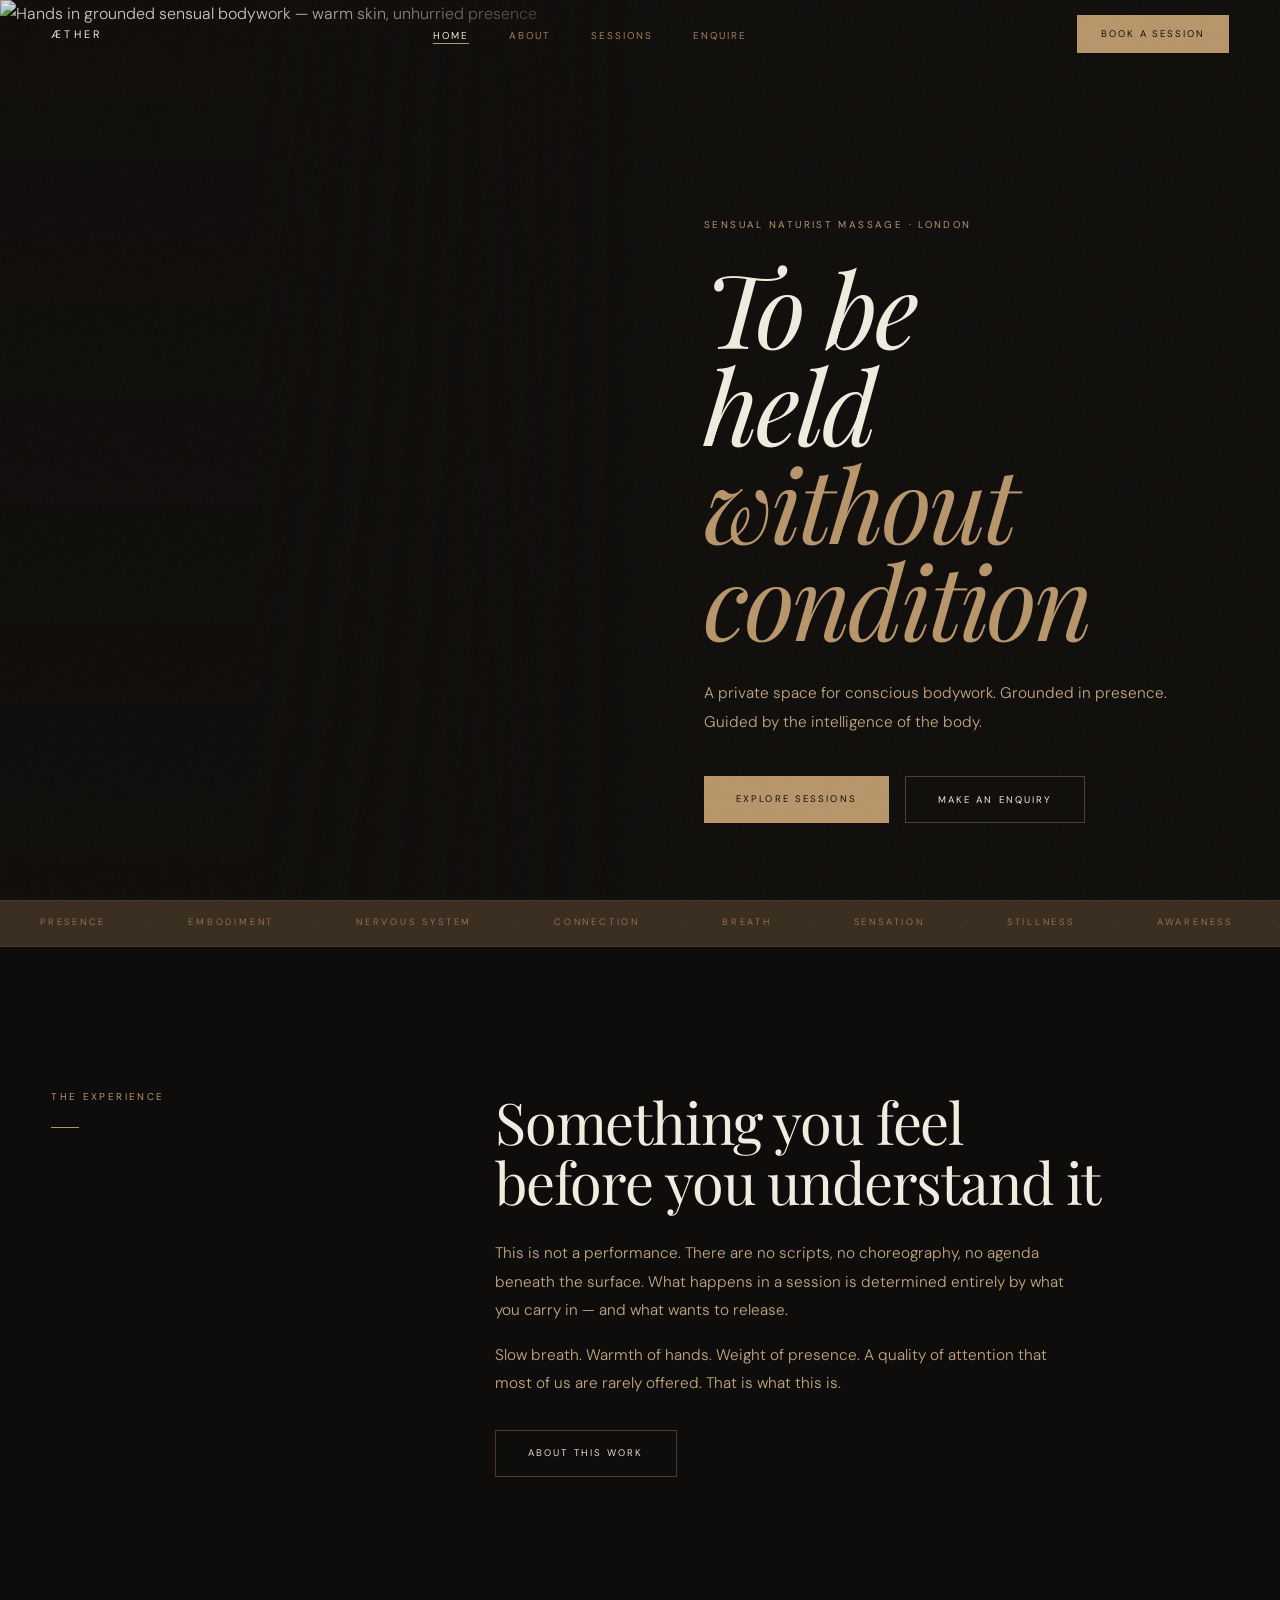
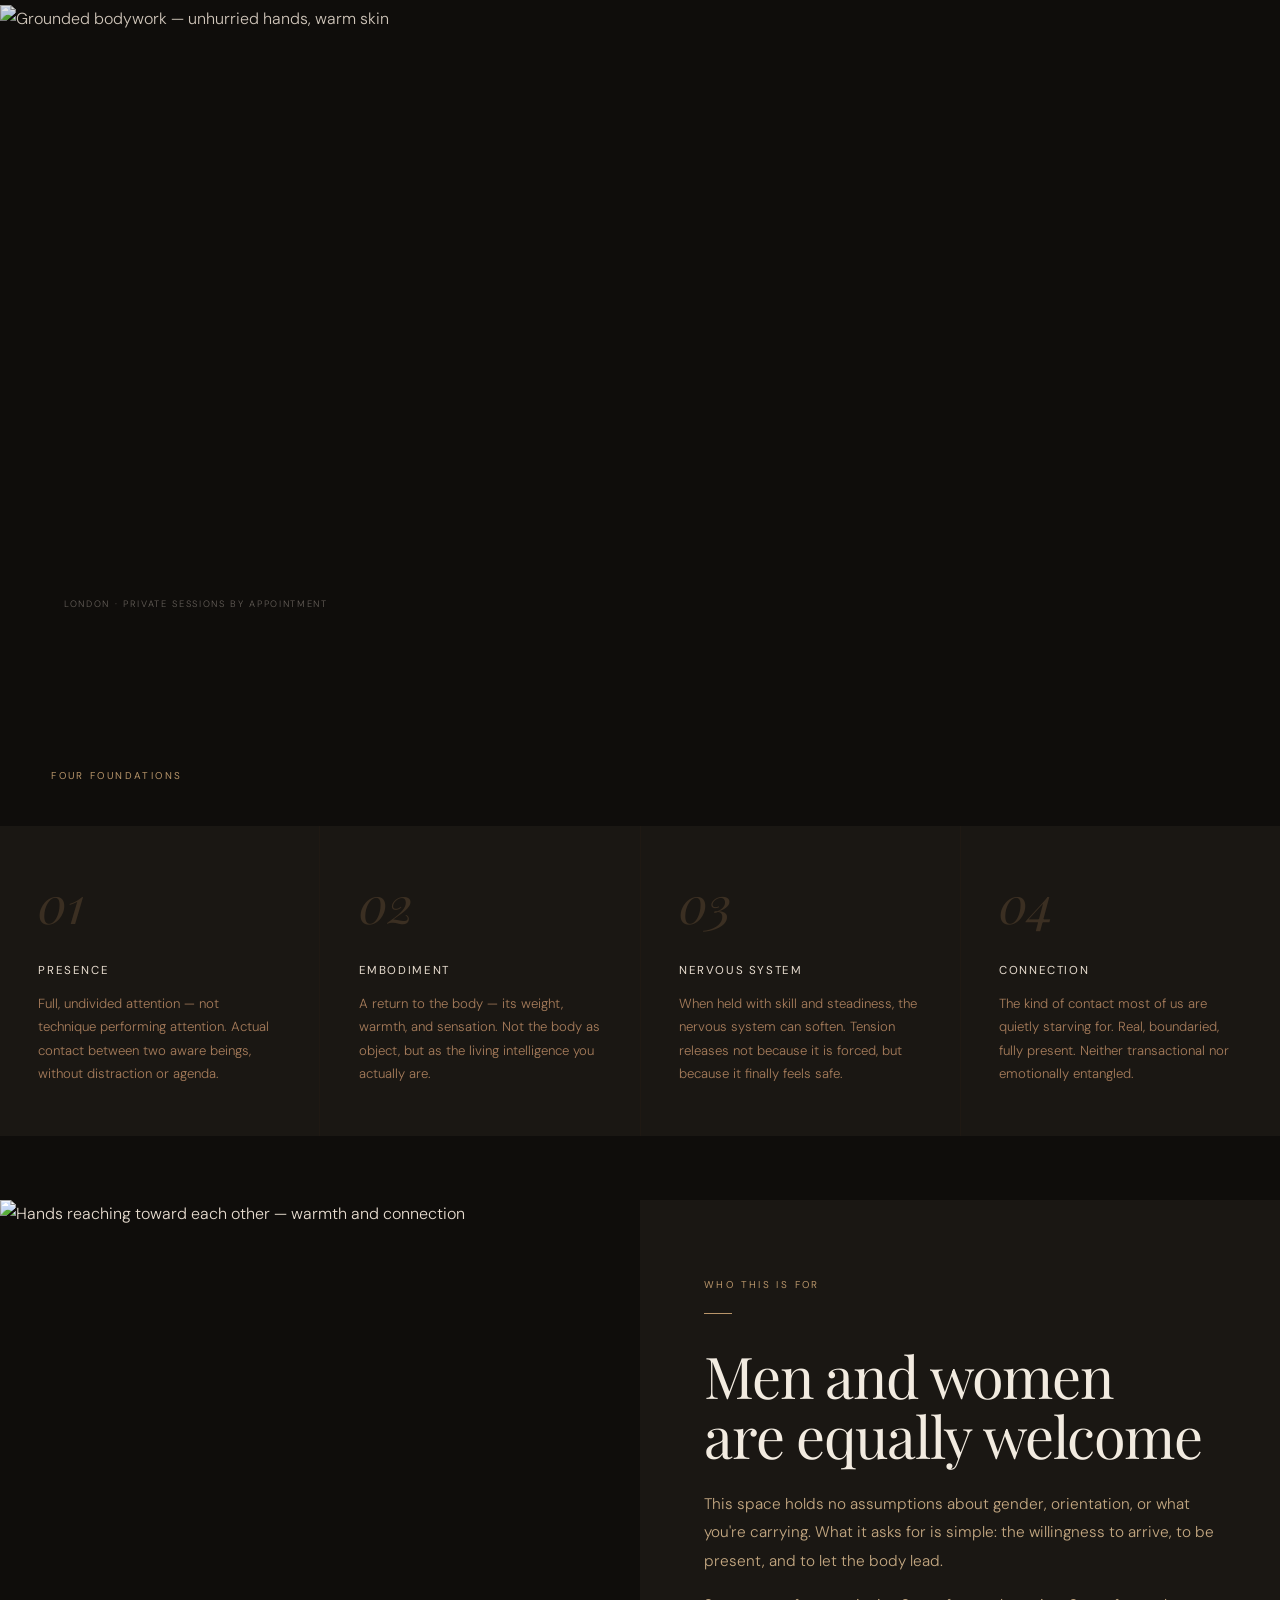
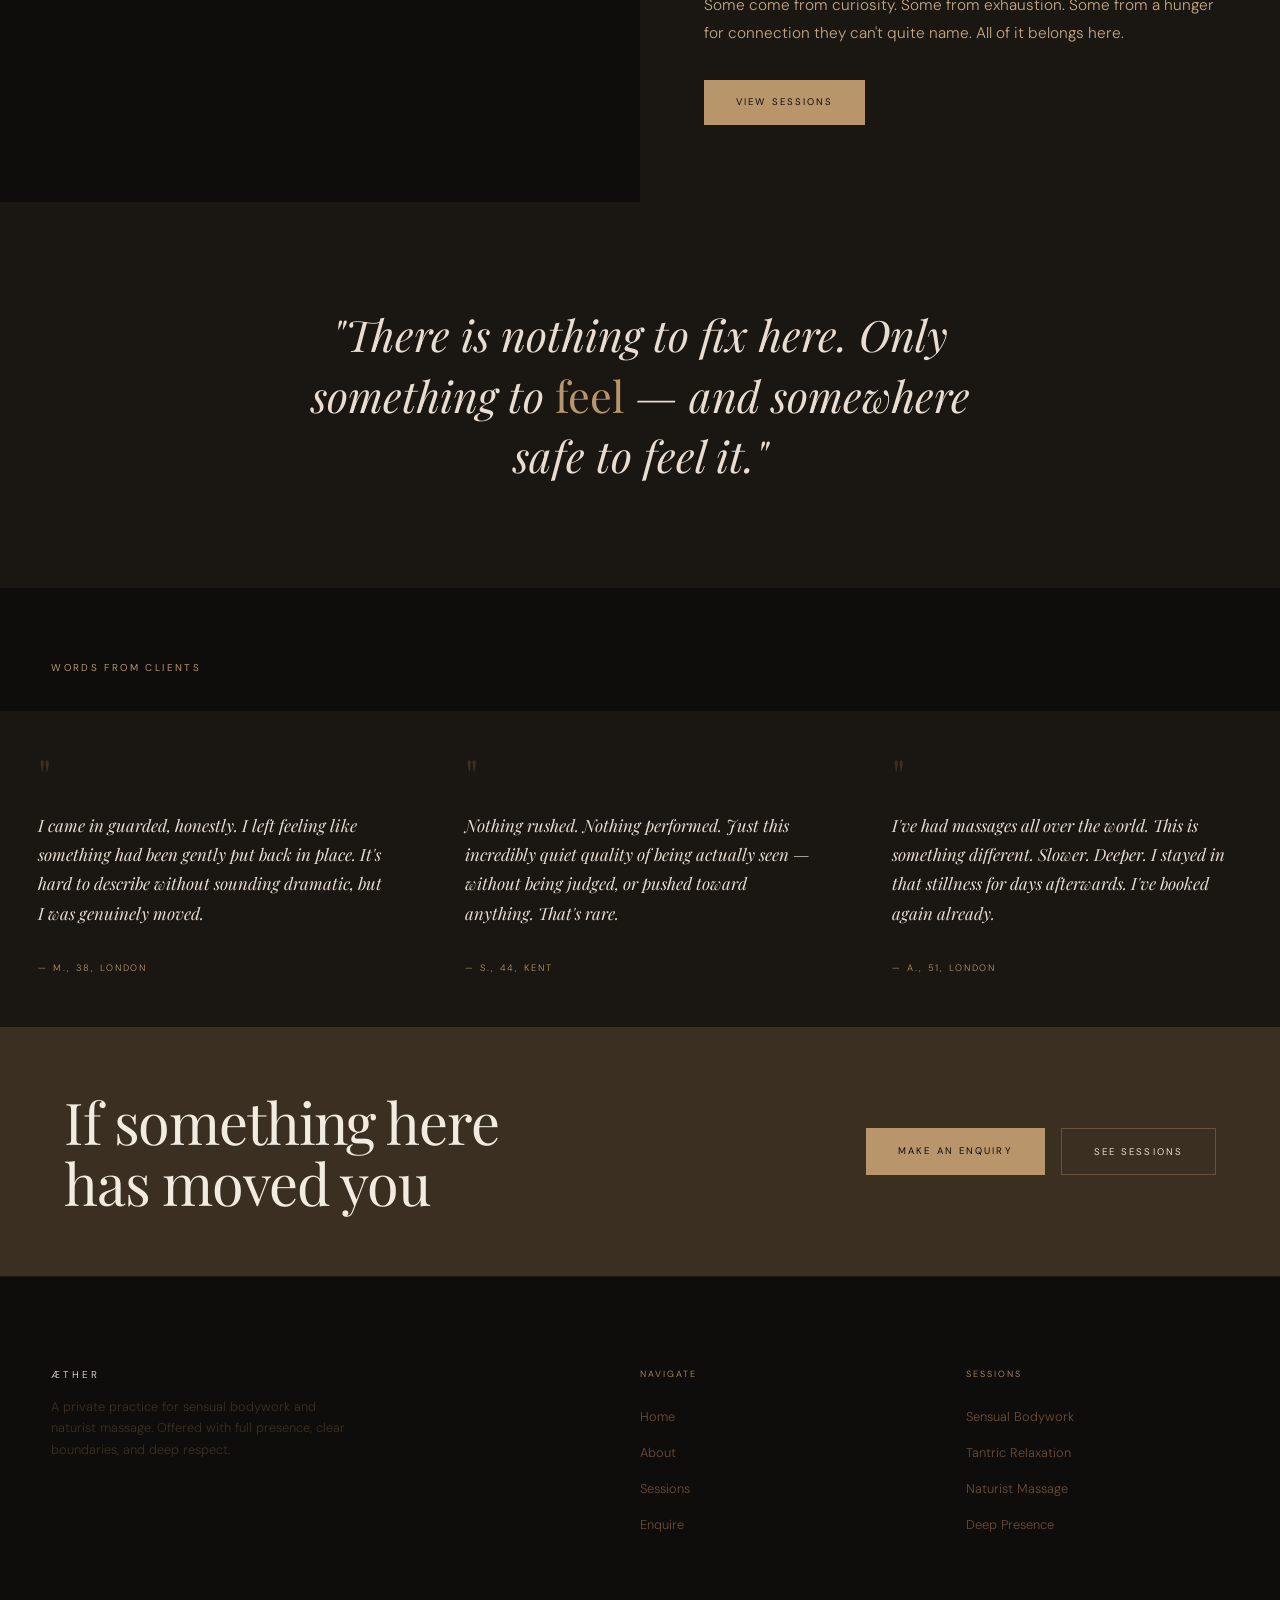
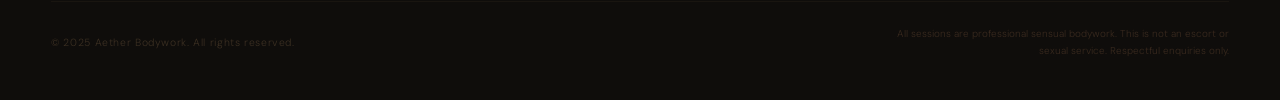
==== index.html @ 5c00db77 "Add files via upload" ====
<!DOCTYPE html>
<html lang="en">
<head>
  <meta charset="UTF-8" />
  <meta name="viewport" content="width=device-width, initial-scale=1.0" />
  <title>Aether — Sensual Naturist Massage · London</title>
  <meta name="description" content="A private space for conscious sensual bodywork and naturist massage. Grounded in presence. Guided by the intelligence of the body. Sessions from £300." />
  <meta property="og:title" content="Aether — Sensual Naturist Massage" />
  <meta property="og:description" content="Deeply embodied bodywork for those who seek genuine presence, connection, and the stillness that touch can offer." />
  <meta property="og:type" content="website" />
  <meta property="og:url" content="https://aether-bodywork.co.uk/" />
  <link rel="canonical" href="https://aether-bodywork.co.uk/" />
  <link rel="stylesheet" href="styles.css" />
</head>
<body>

  <div class="cursor-dot"></div>
  <div class="cursor-ring"></div>

  <!-- ── Nav ── -->
  <nav class="nav" role="navigation">
    <div class="nav__inner">
      <a class="nav__logo" href="index.html">Æther</a>
      <ul class="nav__links">
        <li><a href="index.html">Home</a></li>
        <li><a href="about.html">About</a></li>
        <li><a href="services.html">Sessions</a></li>
        <li><a href="contact.html">Enquire</a></li>
      </ul>
      <a class="nav__cta" href="contact.html">Book a Session</a>
      <button class="nav__hamburger" aria-label="Menu"><span></span><span></span><span></span></button>
    </div>
  </nav>
  <div class="nav__drawer">
    <a href="index.html">Home</a>
    <a href="about.html">About</a>
    <a href="services.html">Sessions</a>
    <a href="contact.html">Enquire</a>
  </div>

  <!-- ── Hero ── -->
  <section class="hero" aria-label="Welcome">
    <div class="hero__img-col">
      <img
        src="https://images.pexels.com/photos/6187638/pexels-photo-6187638.jpeg?auto=compress&cs=tinysrgb&w=1600&fit=crop&h=1200"
        alt="Hands in grounded sensual bodywork — warm skin, unhurried presence"
        loading="eager"
      />
    </div>
    <div class="hero__text-col">
      <p class="t-label hero__pre">Sensual Naturist Massage · London</p>
      <h1 class="t-display hero__head">To be<br>held<br><em style="color:var(--gold);">without<br>condition</em></h1>
      <p class="t-body hero__sub t-body--narrow">
        A private space for conscious bodywork. Grounded in presence.
        Guided by the intelligence of the body.
      </p>
      <div class="hero__btns">
        <a class="btn btn--gold" href="services.html">Explore Sessions</a>
        <a class="btn btn--ghost-cream" href="contact.html">Make an Enquiry</a>
      </div>
    </div>
  </section>

  <!-- ── Marquee ── -->
  <div class="marquee" aria-hidden="true">
    <div class="marquee__track">
      <span>Presence</span><span class="dot">·</span>
      <span>Embodiment</span><span class="dot">·</span>
      <span>Nervous System</span><span class="dot">·</span>
      <span>Connection</span><span class="dot">·</span>
      <span>Breath</span><span class="dot">·</span>
      <span>Sensation</span><span class="dot">·</span>
      <span>Stillness</span><span class="dot">·</span>
      <span>Awareness</span><span class="dot">·</span>
      <!-- duplicate for seamless loop -->
      <span>Presence</span><span class="dot">·</span>
      <span>Embodiment</span><span class="dot">·</span>
      <span>Nervous System</span><span class="dot">·</span>
      <span>Connection</span><span class="dot">·</span>
      <span>Breath</span><span class="dot">·</span>
      <span>Sensation</span><span class="dot">·</span>
      <span>Stillness</span><span class="dot">·</span>
      <span>Awareness</span><span class="dot">·</span>
    </div>
  </div>

  <!-- ── Intro ── -->
  <section class="section">
    <div class="wrap">
      <div class="two-col reveal">
        <div class="two-col__label">
          <span class="t-label">The Experience</span>
          <span class="rule"></span>
        </div>
        <div class="two-col__body">
          <h2 class="t-h2">Something you feel<br>before you understand it</h2>
          <p class="t-body" style="margin-top:1.75rem;">
            This is not a performance. There are no scripts,
            no choreography, no agenda beneath the surface.
            What happens in a session is determined entirely
            by what you carry in — and what wants to release.
          </p>
          <p class="t-body">
            Slow breath. Warmth of hands. Weight of presence.
            A quality of attention that most of us are rarely offered.
            That is what this is.
          </p>
          <a class="btn btn--ghost" href="about.html" style="margin-top:2rem;">About This Work</a>
        </div>
      </div>
    </div>
  </section>

  <!-- ── Full-bleed image ── -->
  <div class="fb reveal">
    <img
      src="https://images.pexels.com/photos/6187267/pexels-photo-6187267.jpeg?auto=compress&cs=tinysrgb&w=1600&fit=crop&h=800"
      alt="Grounded bodywork — unhurried hands, warm skin"
      loading="lazy"
    />
    <span class="fb__cap">London · Private sessions by appointment</span>
  </div>

  <!-- ── Pillars ── -->
  <section class="section--sm">
    <div class="wrap" style="margin-bottom:1px;">
      <div style="padding: clamp(2rem,4vw,3.5rem) 0 clamp(1.5rem,3vw,2.5rem);">
        <span class="t-label reveal">Four Foundations</span>
      </div>
    </div>
    <div class="pillars">
      <div class="pillar reveal reveal--d1">
        <div class="pillar__n">01</div>
        <p class="pillar__title">Presence</p>
        <p class="pillar__text">Full, undivided attention — not technique performing attention. Actual contact between two aware beings, without distraction or agenda.</p>
      </div>
      <div class="pillar reveal reveal--d2">
        <div class="pillar__n">02</div>
        <p class="pillar__title">Embodiment</p>
        <p class="pillar__text">A return to the body — its weight, warmth, and sensation. Not the body as object, but as the living intelligence you actually are.</p>
      </div>
      <div class="pillar reveal reveal--d3">
        <div class="pillar__n">03</div>
        <p class="pillar__title">Nervous System</p>
        <p class="pillar__text">When held with skill and steadiness, the nervous system can soften. Tension releases not because it is forced, but because it finally feels safe.</p>
      </div>
      <div class="pillar reveal reveal--d4">
        <div class="pillar__n">04</div>
        <p class="pillar__title">Connection</p>
        <p class="pillar__text">The kind of contact most of us are quietly starving for. Real, boundaried, fully present. Neither transactional nor emotionally entangled.</p>
      </div>
    </div>
  </section>

  <!-- ── Split: Welcome ── -->
  <div class="split section--flush">
    <div class="split__img reveal">
      <img
        src="https://images.pexels.com/photos/5061827/pexels-photo-5061827.jpeg?auto=compress&cs=tinysrgb&w=900&fit=crop&h=700"
        alt="Hands reaching toward each other — warmth and connection"
        loading="lazy"
      />
    </div>
    <div class="split__content reveal reveal--d1">
      <span class="t-label">Who This Is For</span>
      <span class="rule"></span>
      <h2 class="t-h2">Men and women<br>are equally welcome</h2>
      <p class="t-body">
        This space holds no assumptions about gender, orientation,
        or what you're carrying. What it asks for is simple:
        the willingness to arrive, to be present,
        and to let the body lead.
      </p>
      <p class="t-body">
        Some come from curiosity. Some from exhaustion.
        Some from a hunger for connection they can't quite name.
        All of it belongs here.
      </p>
      <a class="btn btn--gold" href="services.html">View Sessions</a>
    </div>
  </div>

  <!-- ── Pull quote ── -->
  <div style="background: var(--ink-2);">
    <div class="pq reveal">
      <p class="pq__text">
        "There is nothing to fix here.
        Only something to <em>feel</em> —
        and somewhere safe to feel it."
      </p>
    </div>
  </div>

  <!-- ── Testimonials ── -->
  <section class="section--flush">
    <div class="wrap" style="padding: clamp(3rem,5vw,5rem) 0 clamp(1.5rem,3vw,2rem);">
      <span class="t-label reveal">Words from Clients</span>
    </div>
    <div class="testis">
      <div class="testi reveal reveal--d1">
        <span class="testi__mark">"</span>
        <p class="testi__text">I came in guarded, honestly. I left feeling like something had been gently put back in place. It's hard to describe without sounding dramatic, but I was genuinely moved.</p>
        <span class="testi__who">— M., 38, London</span>
      </div>
      <div class="testi reveal reveal--d2">
        <span class="testi__mark">"</span>
        <p class="testi__text">Nothing rushed. Nothing performed. Just this incredibly quiet quality of being actually seen — without being judged, or pushed toward anything. That's rare.</p>
        <span class="testi__who">— S., 44, Kent</span>
      </div>
      <div class="testi reveal reveal--d3">
        <span class="testi__mark">"</span>
        <p class="testi__text">I've had massages all over the world. This is something different. Slower. Deeper. I stayed in that stillness for days afterwards. I've booked again already.</p>
        <span class="testi__who">— A., 51, London</span>
      </div>
    </div>
  </section>

  <!-- ── CTA bar ── -->
  <div class="cta-bar reveal">
    <h2 class="t-h2">If something here<br>has moved you</h2>
    <div style="display:flex; gap:1rem; flex-wrap:wrap;">
      <a class="btn btn--gold" href="contact.html">Make an Enquiry</a>
      <a class="btn btn--ghost" href="services.html">See Sessions</a>
    </div>
  </div>

  <!-- ── Footer ── -->
  <footer class="footer">
    <div class="wrap">
      <div class="footer__grid">
        <div>
          <p class="footer__bname">Æther</p>
          <p class="footer__bdesc">A private practice for sensual bodywork and naturist massage. Offered with full presence, clear boundaries, and deep respect.</p>
        </div>
        <div>
          <p class="footer__clbl">Navigate</p>
          <ul class="footer__links">
            <li><a href="index.html">Home</a></li>
            <li><a href="about.html">About</a></li>
            <li><a href="services.html">Sessions</a></li>
            <li><a href="contact.html">Enquire</a></li>
          </ul>
        </div>
        <div>
          <p class="footer__clbl">Sessions</p>
          <ul class="footer__links">
            <li><a href="services.html">Sensual Bodywork</a></li>
            <li><a href="services.html">Tantric Relaxation</a></li>
            <li><a href="services.html">Naturist Massage</a></li>
            <li><a href="services.html">Deep Presence</a></li>
          </ul>
        </div>
      </div>
      <div class="footer__btm">
        <p class="footer__copy">© 2025 Aether Bodywork. All rights reserved.</p>
        <p class="footer__disc">All sessions are professional sensual bodywork. This is not an escort or sexual service. Respectful enquiries only.</p>
      </div>
    </div>
  </footer>

  <script src="script.js"></script>
</body>
</html>
---- styles.css ----
/* ============================================================
   AETHER — Redesign
   Organic · Earthy · Dark · Intimate
   ============================================================ */

@import url('https://fonts.googleapis.com/css2?family=DM+Sans:ital,opsz,wght@0,9..40,200;0,9..40,300;0,9..40,400;1,9..40,200;1,9..40,300&family=Playfair+Display:ital,wght@0,400;0,500;1,400;1,500&display=swap');

:root {
  --ink:        #0F0D0B;
  --ink-2:      #1A1713;
  --ink-3:      #252018;
  --umber:      #3B2F22;
  --sienna:     #6B4C35;
  --terracotta: #8C5E45;
  --clay:       #A67C5B;
  --sand:       #C4A882;
  --bone:       #E8DDD0;
  --cream:      #F2EBE0;
  --gold:       #B8956A;
  --gold-dim:   #7A5E3E;
  --sans:  'DM Sans', system-ui, sans-serif;
  --serif: 'Playfair Display', Georgia, serif;
  --nav-h: 68px;
  --gutter: clamp(1.5rem, 5vw, 4rem);
  --ease:  cubic-bezier(0.16, 1, 0.3, 1);
}

*, *::before, *::after { box-sizing: border-box; margin: 0; padding: 0; }
html { scroll-behavior: smooth; }
body {
  background: var(--ink);
  color: var(--bone);
  font-family: var(--sans);
  font-weight: 300;
  line-height: 1.7;
  -webkit-font-smoothing: antialiased;
  overflow-x: hidden;
  cursor: none;
}
img { display: block; max-width: 100%; }
a   { text-decoration: none; color: inherit; }
ul  { list-style: none; }

/* Grain */
body::before {
  content: '';
  position: fixed;
  inset: 0;
  z-index: 9990;
  pointer-events: none;
  opacity: 0.04;
  background-image: url("data:image/svg+xml,%3Csvg viewBox='0 0 200 200' xmlns='http://www.w3.org/2000/svg'%3E%3Cfilter id='n'%3E%3CfeTurbulence type='fractalNoise' baseFrequency='0.85' numOctaves='4' stitchTiles='stitch'/%3E%3C/filter%3E%3Crect width='100%25' height='100%25' filter='url(%23n)'/%3E%3C/svg%3E");
  background-size: 160px 160px;
}

/* Cursor */
.cursor-dot {
  position: fixed;
  width: 5px; height: 5px;
  background: var(--gold);
  border-radius: 50%;
  pointer-events: none;
  z-index: 9999;
  transform: translate(-50%,-50%);
}
.cursor-ring {
  position: fixed;
  width: 36px; height: 36px;
  border: 1px solid rgba(184,149,106,0.3);
  border-radius: 50%;
  pointer-events: none;
  z-index: 9998;
  transform: translate(-50%,-50%);
  transition: width .4s var(--ease), height .4s var(--ease), border-color .3s;
}
.cursor-ring.expanded { width: 56px; height: 56px; border-color: rgba(184,149,106,0.6); }

/* Typography */
.t-display {
  font-family: var(--serif);
  font-weight: 400;
  font-style: italic;
  font-size: clamp(3.2rem, 8vw, 7.5rem);
  line-height: 0.95;
  letter-spacing: -0.03em;
  color: var(--cream);
}
.t-h2 {
  font-family: var(--serif);
  font-weight: 400;
  font-size: clamp(2rem, 4.5vw, 3.8rem);
  line-height: 1.05;
  letter-spacing: -0.02em;
  color: var(--cream);
}
.t-h3 {
  font-family: var(--sans);
  font-weight: 300;
  font-size: clamp(1rem, 1.8vw, 1.25rem);
  color: var(--bone);
}
.t-label {
  font-size: 0.62rem;
  font-weight: 400;
  letter-spacing: 0.24em;
  text-transform: uppercase;
  color: var(--gold);
}
.t-body {
  font-size: clamp(0.875rem, 1.2vw, 0.975rem);
  font-weight: 300;
  color: var(--sand);
  line-height: 1.85;
  max-width: 58ch;
}

/* Layout */
.wrap { width: 92%; max-width: 1280px; margin: 0 auto; }
.section { padding: clamp(5rem, 10vw, 10rem) 0; }
.section--sm { padding: clamp(3rem, 5vw, 5rem) 0; }

.rule { display: block; width: 28px; height: 1px; background: var(--gold); margin: 1.2rem 0; }
.rule--center { margin: 1.2rem auto; }

/* ── Nav ── */
.nav {
  position: fixed; top: 0; left: 0; right: 0;
  z-index: 500; height: var(--nav-h);
  display: flex; align-items: center;
  transition: background 0.5s var(--ease);
}
.nav.filled {
  background: rgba(15,13,11,0.94);
  backdrop-filter: blur(16px);
  border-bottom: 1px solid rgba(184,149,106,0.07);
}
.nav__inner {
  width: 92%; max-width: 1280px; margin: 0 auto;
  display: flex; justify-content: space-between; align-items: center;
}
.nav__logo {
  font-size: 0.68rem; font-weight: 400;
  letter-spacing: 0.3em; text-transform: uppercase;
  color: var(--cream); transition: color 0.3s;
}
.nav__logo:hover { color: var(--gold); }
.nav__links { display: flex; gap: 2.5rem; }
.nav__links a {
  font-size: 0.62rem; font-weight: 400;
  letter-spacing: 0.2em; text-transform: uppercase;
  color: var(--clay); transition: color 0.3s;
  position: relative;
}
.nav__links a::after {
  content: ''; position: absolute;
  bottom: -2px; left: 0;
  width: 0; height: 1px;
  background: var(--gold);
  transition: width 0.4s var(--ease);
}
.nav__links a:hover, .nav__links a.active { color: var(--cream); }
.nav__links a:hover::after, .nav__links a.active::after { width: 100%; }
.nav__cta {
  font-size: 0.6rem; font-weight: 400;
  letter-spacing: 0.2em; text-transform: uppercase;
  background: var(--gold); color: var(--ink);
  padding: 0.65rem 1.5rem;
  transition: background 0.3s;
}
.nav__cta:hover { background: var(--sand); }
.nav__hamburger {
  display: none; flex-direction: column; gap: 5px;
  background: none; border: none; cursor: none; padding: 4px;
}
.nav__hamburger span {
  display: block; width: 22px; height: 1px;
  background: var(--bone);
  transition: transform 0.35s var(--ease), opacity 0.35s;
}
.nav__hamburger.open span:nth-child(1) { transform: translateY(6px) rotate(45deg); }
.nav__hamburger.open span:nth-child(2) { opacity: 0; }
.nav__hamburger.open span:nth-child(3) { transform: translateY(-6px) rotate(-45deg); }
.nav__drawer {
  position: fixed; inset: 0; z-index: 400;
  background: var(--ink-2);
  display: flex; flex-direction: column;
  align-items: center; justify-content: center; gap: 2.5rem;
  transform: translateX(-100%);
  transition: transform 0.5s var(--ease);
}
.nav__drawer.open { transform: translateX(0); }
.nav__drawer a {
  font-family: var(--serif); font-style: italic;
  font-size: clamp(2rem, 6vw, 3.5rem);
  color: var(--bone); transition: color 0.3s;
}
.nav__drawer a:hover { color: var(--gold); }

/* ── Buttons ── */
.btn {
  display: inline-block;
  font-size: 0.6rem; font-weight: 400;
  letter-spacing: 0.22em; text-transform: uppercase;
  padding: 0.9rem 2rem; cursor: none;
  border: none; transition: all 0.35s var(--ease);
}
.btn--gold  { background: var(--gold); color: var(--ink); }
.btn--gold:hover { background: var(--sand); }
.btn--ghost { background: transparent; border: 1px solid rgba(184,149,106,0.35); color: var(--bone); }
.btn--ghost:hover { border-color: var(--gold); color: var(--gold); }
.btn--ghost-cream { background: transparent; border: 1px solid rgba(232,221,208,0.25); color: var(--cream); }
.btn--ghost-cream:hover { border-color: var(--cream); }

/* ── Hero ── */
.hero {
  position: relative;
  display: grid;
  grid-template-columns: 1fr 1fr;
  min-height: 100svh;
  overflow: hidden;
}
.hero__img-col {
  position: relative;
  overflow: hidden;
}
.hero__img-col img {
  width: 100%; height: 100%;
  object-fit: cover; object-position: center;
  transform: scale(1.06);
  animation: hzoom 14s var(--ease) forwards;
}
@keyframes hzoom { to { transform: scale(1); } }
.hero__img-col::after {
  content: ''; position: absolute; inset: 0;
  background: linear-gradient(90deg, transparent 40%, var(--ink) 100%),
              linear-gradient(180deg, rgba(15,13,11,0.1) 0%, rgba(15,13,11,0.4) 100%);
}
.hero__text-col {
  background: var(--ink);
  display: flex; flex-direction: column; justify-content: flex-end;
  padding: clamp(3rem,6vw,7rem) var(--gutter) clamp(3rem,6vw,7rem);
  padding-top: calc(var(--nav-h) + 5rem);
}
.hero__pre  { opacity:0; transform:translateY(14px); animation: risein 0.9s var(--ease) 0.3s forwards; }
.hero__head { margin:1.5rem 0 2rem; opacity:0; transform:translateY(18px); animation: risein 1s var(--ease) 0.55s forwards; }
.hero__sub  { margin-bottom:2.5rem; opacity:0; transform:translateY(18px); animation: risein 1s var(--ease) 0.75s forwards; }
.hero__btns { display:flex; gap:1rem; flex-wrap:wrap; opacity:0; animation: risein 0.9s var(--ease) 0.95s forwards; }
@keyframes risein { to { opacity:1; transform:translateY(0); } }

/* ── Marquee ── */
.marquee {
  background: var(--umber);
  overflow: hidden; padding: 0.9rem 0;
  border-top: 1px solid rgba(184,149,106,0.1);
  border-bottom: 1px solid rgba(184,149,106,0.1);
}
.marquee__track {
  display: flex; width: max-content; white-space: nowrap;
  animation: mq 28s linear infinite;
}
.marquee__track span {
  font-size: 0.58rem; letter-spacing: 0.3em; text-transform: uppercase;
  color: var(--clay); padding: 0 2.5rem;
}
.marquee__track span.dot { color: var(--gold-dim); padding: 0; letter-spacing: 0; }
@keyframes mq { from { transform: translateX(0); } to { transform: translateX(-50%); } }

/* ── Two-col text section ── */
.two-col {
  display: grid;
  grid-template-columns: 1fr 2fr;
  gap: clamp(3rem,6vw,7rem);
  align-items: start;
}
.two-col__label { padding-top: 0.4rem; }
.two-col__body .t-h2 { margin: 1rem 0 1.75rem; }
.two-col__body .t-body + .t-body { margin-top: 1rem; }

/* ── Full-bleed image ── */
.fb {
  position: relative; overflow: hidden;
  height: clamp(380px, 50vw, 720px);
}
.fb img { width:100%; height:100%; object-fit:cover; object-position: center 30%; }
.fb::after {
  content: ''; position: absolute; inset: 0;
  background: linear-gradient(to bottom, rgba(15,13,11,0.1) 0%, rgba(15,13,11,0.5) 100%);
}
.fb__cap {
  position: absolute; bottom: 2rem; left: var(--gutter);
  z-index: 2; font-size: 0.58rem; letter-spacing: 0.18em;
  text-transform: uppercase; color: rgba(232,221,208,0.4);
}

/* ── Pillars ── */
.pillars {
  display: grid;
  grid-template-columns: repeat(4,1fr);
  gap: 1px;
  background: rgba(184,149,106,0.09);
}
.pillar {
  background: var(--ink-2);
  padding: clamp(2rem,4vw,3.5rem) clamp(1.5rem,3vw,2.5rem);
  transition: background 0.4s;
}
.pillar:hover { background: var(--ink-3); }
.pillar__n {
  font-family: var(--serif); font-style: italic;
  font-size: 3.2rem; color: var(--umber);
  line-height: 1; margin-bottom: 2rem;
  transition: color 0.4s;
}
.pillar:hover .pillar__n { color: var(--gold-dim); }
.pillar__title {
  font-size: 0.72rem; font-weight: 400;
  letter-spacing: 0.14em; text-transform: uppercase;
  color: var(--bone); margin-bottom: 0.75rem;
}
.pillar__text { font-size: 0.825rem; color: var(--clay); line-height: 1.75; }

/* ── Split ── */
.split { display: grid; grid-template-columns: 1fr 1fr; }
.split--rev { direction: rtl; }
.split--rev > * { direction: ltr; }
.split__img {
  position: relative; overflow: hidden;
  min-height: 560px;
}
.split__img img {
  width: 100%; height: 100%;
  object-fit: cover;
  transition: transform 1.2s var(--ease);
}
.split__img:hover img { transform: scale(1.04); }
.split__content {
  background: var(--ink-2);
  display: flex; flex-direction: column; justify-content: center;
  padding: clamp(3rem,6vw,6rem) var(--gutter);
}
.split__content .t-h2 { margin: 0.75rem 0 1.5rem; }
.split__content .t-body + .t-body { margin-top: 1rem; }
.split__content .btn { margin-top: 2rem; align-self: flex-start; }

/* ── Pull quote ── */
.pq {
  text-align: center;
  max-width: 820px; margin: 0 auto;
  padding: clamp(4rem,8vw,8rem) var(--gutter);
}
.pq__text {
  font-family: var(--serif); font-style: italic;
  font-size: clamp(1.5rem, 3.5vw, 2.7rem);
  color: var(--bone); line-height: 1.4;
}
.pq__text em { color: var(--gold); font-style: normal; }
.pq__attr {
  display: block; margin-top: 1.5rem;
  font-size: 0.6rem; letter-spacing: 0.22em;
  text-transform: uppercase; color: var(--gold-dim);
}

/* ── Testimonials ── */
.testis {
  display: grid; grid-template-columns: repeat(3,1fr);
  gap: 1px; background: rgba(184,149,106,0.07);
}
.testi {
  background: var(--ink-2);
  padding: clamp(2rem,4vw,3rem) clamp(1.5rem,3vw,2.5rem);
}
.testi__mark {
  display: block; font-family: var(--serif);
  font-size: 2.8rem; color: var(--umber);
  line-height: 0.7; margin-bottom: 1.25rem;
}
.testi__text {
  font-family: var(--serif); font-style: italic;
  font-size: clamp(0.9rem, 1.4vw, 1.05rem);
  color: var(--bone); line-height: 1.75; margin-bottom: 1.5rem;
}
.testi__who {
  font-size: 0.58rem; letter-spacing: 0.2em;
  text-transform: uppercase; color: var(--gold);
}

/* ── CTA bar ── */
.cta-bar {
  background: var(--umber);
  display: grid; grid-template-columns: 1fr auto;
  align-items: center; gap: 2rem;
  padding: clamp(2.5rem,5vw,4.5rem) var(--gutter);
}
.cta-bar .t-h2 { max-width: 560px; }

/* ── Services page ── */
.services-header {
  display: grid; grid-template-columns: 1fr 1.5fr;
  gap: clamp(3rem,6vw,6rem); align-items: end;
  margin-bottom: clamp(3rem,5vw,5rem);
}
.service-list { display: flex; flex-direction: column; gap: 1px; }
.service-item {
  display: grid; grid-template-columns: 260px 1fr 160px;
  background: var(--ink-2);
  overflow: hidden; cursor: none;
  transition: background 0.4s var(--ease);
}
.service-item:hover { background: var(--ink-3); }
.service-item__img {
  position: relative; overflow: hidden; height: 240px;
}
.service-item__img img {
  width:100%; height:100%; object-fit:cover;
  filter: brightness(0.8);
  transition: transform 0.9s var(--ease), filter 0.5s;
}
.service-item:hover .service-item__img img { transform: scale(1.06); filter: brightness(0.95); }
.service-item__body {
  padding: clamp(1.5rem,3vw,2.5rem);
  display: flex; flex-direction: column; justify-content: center;
  border-left: 1px solid rgba(184,149,106,0.07);
}
.service-item__tag {
  font-size: 0.56rem; letter-spacing: 0.22em;
  text-transform: uppercase; color: var(--gold); margin-bottom: 0.5rem;
}
.service-item__name {
  font-family: var(--serif); font-weight: 400;
  font-size: clamp(1.1rem,2vw,1.45rem);
  color: var(--cream); margin-bottom: 0.75rem;
}
.service-item__desc {
  font-size: 0.825rem; color: var(--clay); line-height: 1.7; max-width: 52ch;
}
.service-item__inc {
  margin-top: 0.9rem; display: flex; flex-direction: column; gap: 0.3rem;
}
.service-item__inc li {
  font-size: 0.76rem; color: var(--sand);
  padding-left: 1.1rem; position: relative;
}
.service-item__inc li::before {
  content: '—'; position: absolute; left: 0;
  color: var(--gold-dim); font-size: 0.62rem;
}
.service-item__meta {
  padding: clamp(1.5rem,3vw,2.5rem);
  display: flex; flex-direction: column;
  justify-content: center; align-items: flex-end; gap: 0.5rem;
  border-left: 1px solid rgba(184,149,106,0.07);
}
.service-item__price {
  font-family: var(--serif); font-style: italic;
  font-size: 1.35rem; color: var(--gold);
}
.service-item__dur {
  font-size: 0.6rem; letter-spacing: 0.14em;
  text-transform: uppercase; color: var(--clay);
}

/* Boundary note */
.bnote {
  background: var(--ink-3);
  border: 1px solid rgba(184,149,106,0.1);
  display: grid; grid-template-columns: 1fr 1fr;
  gap: clamp(2rem,4vw,4rem); align-items: center;
  padding: clamp(2.5rem,4vw,4rem) var(--gutter);
  margin-top: clamp(3rem,5vw,5rem);
}
.bnote .t-body { max-width: 100%; }

/* ── About page ── */
.abt-hero {
  position: relative; height: 75svh;
  display: flex; align-items: flex-end;
  overflow: hidden; padding-top: var(--nav-h);
}
.abt-hero__img {
  position: absolute; inset: 0;
  width: 100%; height: 100%; object-fit: cover; object-position: center 20%;
}
.abt-hero::after {
  content: ''; position: absolute; inset: 0;
  background: linear-gradient(to top, rgba(15,13,11,0.88) 0%, rgba(15,13,11,0.15) 60%, transparent 100%);
}
.abt-hero__cnt {
  position: relative; z-index: 2;
  width: 92%; max-width: 1280px; margin: 0 auto;
  padding-bottom: clamp(3rem,6vw,6rem);
}
.abt-body {
  display: grid; grid-template-columns: 1fr 1.6fr;
  gap: clamp(4rem,8vw,9rem); align-items: start;
}
.abt-sticky {
  position: sticky; top: calc(var(--nav-h) + 2rem);
}
.abt-sticky img {
  width: 100%; aspect-ratio: 3/4; object-fit: cover; display: block;
}
.abt-sticky__cap {
  padding: 0.9rem 0; margin-top: 0.6rem;
  font-size: 0.58rem; letter-spacing: 0.16em;
  text-transform: uppercase; color: var(--gold-dim);
  border-top: 1px solid rgba(184,149,106,0.12);
}
.abt-text p {
  font-size: clamp(0.875rem,1.2vw,0.975rem);
  font-weight: 300; color: var(--sand);
  line-height: 1.88; margin-bottom: 1.5rem; max-width: 62ch;
}
.abt-text p.lead {
  font-family: var(--serif); font-style: italic;
  font-size: clamp(1.1rem,2vw,1.4rem);
  color: var(--bone); line-height: 1.55; margin-bottom: 2rem;
}
.abt-text h3 {
  font-size: 0.62rem; font-weight: 400;
  letter-spacing: 0.24em; text-transform: uppercase;
  color: var(--gold); margin: 2.5rem 0 1rem;
  padding-top: 2.5rem;
  border-top: 1px solid rgba(184,149,106,0.12);
}
.for-whom {
  display: grid; grid-template-columns: 1fr 1fr;
  gap: 1px; background: rgba(184,149,106,0.07);
  margin-top: clamp(3rem,5vw,5rem);
}
.fwcol {
  padding: clamp(2rem,4vw,3.5rem) clamp(1.5rem,3vw,2.5rem);
}
.fwcol--y { background: var(--ink-2); }
.fwcol--n { background: var(--ink-3); }
.fwcol__list { margin-top: 1.25rem; }
.fwcol__list li {
  font-size: 0.84rem; color: var(--sand);
  padding: 0.6rem 0 0.6rem 1.25rem;
  border-bottom: 1px solid rgba(184,149,106,0.07);
  position: relative;
}
.fwcol--y .fwcol__list li::before { content: '◦'; position: absolute; left: 0; color: var(--gold-dim); }
.fwcol--n .fwcol__list li::before { content: '×'; position: absolute; left: 0; color: var(--sienna); }

/* ── Contact page ── */
.con-hero {
  position: relative; height: 52svh;
  display: flex; align-items: flex-end;
  overflow: hidden; padding-top: var(--nav-h);
}
.con-hero__img {
  position: absolute; inset: 0;
  width:100%; height:100%; object-fit: cover; object-position: center 55%;
}
.con-hero::after {
  content: ''; position: absolute; inset: 0;
  background: linear-gradient(to top, var(--ink) 0%, rgba(15,13,11,0.35) 60%, transparent 100%);
}
.con-hero__cnt {
  position: relative; z-index: 2;
  width: 92%; max-width: 1280px; margin: 0 auto;
  padding-bottom: clamp(3rem,5vw,5rem);
}
.con-body {
  display: grid; grid-template-columns: 1fr 1.4fr;
  gap: clamp(4rem,8vw,8rem); align-items: start;
}
.con-info p { font-size: 0.875rem; color: var(--sand); line-height: 1.85; margin-bottom: 1rem; }
.info-items { margin-top: 2rem; }
.iitem { padding: 1rem 0; border-bottom: 1px solid rgba(184,149,106,0.09); }
.iitem:first-child { border-top: 1px solid rgba(184,149,106,0.09); }
.iitem__lbl { font-size: 0.56rem; letter-spacing: 0.22em; text-transform: uppercase; color: var(--gold); margin-bottom: 0.25rem; }
.iitem__val { font-size: 0.85rem; color: var(--clay); }
.con-note {
  margin-top: 2.5rem; padding: 1.75rem;
  background: var(--ink-3); border-left: 2px solid var(--gold-dim);
}
.con-note p { font-family: var(--serif); font-style: italic; font-size: 0.92rem; color: var(--bone); line-height: 1.7; }

/* Form */
.form { display: flex; flex-direction: column; gap: 1.2rem; }
.form__row { display: grid; grid-template-columns: 1fr 1fr; gap: 1.2rem; }
.form__field { display: flex; flex-direction: column; gap: 0.4rem; }
.form__lbl { font-size: 0.56rem; letter-spacing: 0.22em; text-transform: uppercase; color: var(--gold); }
.form__input, .form__textarea, .form__select {
  background: var(--ink-3);
  border: 1px solid rgba(184,149,106,0.14);
  padding: 0.9rem 1rem;
  font-family: var(--sans); font-size: 0.875rem; font-weight: 300;
  color: var(--bone); outline: none; border-radius: 0;
  appearance: none; -webkit-appearance: none;
  transition: border-color 0.3s, background 0.3s;
}
.form__input::placeholder, .form__textarea::placeholder { color: var(--umber); }
.form__input:focus, .form__textarea:focus, .form__select:focus {
  border-color: var(--gold); background: var(--ink-2);
}
.form__textarea { resize: vertical; min-height: 148px; line-height: 1.7; }
.form__sel-wrap { position: relative; }
.form__sel-wrap::after {
  content: '↓'; position: absolute; right: 1rem; top: 50%;
  transform: translateY(-50%); color: var(--gold-dim); pointer-events: none;
}
.form__small { font-size: 0.7rem; color: var(--umber); line-height: 1.6; }
.form__success {
  display: none; padding: 2.5rem;
  background: var(--ink-3); border: 1px solid rgba(184,149,106,0.15);
  text-align: center;
}
.form__success p { font-family: var(--serif); font-style: italic; font-size: 1.1rem; color: var(--bone); }

/* Footer */
.footer {
  background: var(--ink);
  border-top: 1px solid rgba(184,149,106,0.07);
  padding: clamp(4rem,7vw,7rem) 0 2.5rem;
}
.footer__grid {
  display: grid; grid-template-columns: 2fr 1fr 1fr;
  gap: clamp(3rem,5vw,5rem);
  padding-bottom: clamp(3rem,5vw,5rem);
  border-bottom: 1px solid rgba(184,149,106,0.06);
}
.footer__bname { font-size: 0.62rem; letter-spacing: 0.3em; text-transform: uppercase; color: var(--cream); }
.footer__bdesc { font-size: 0.8rem; color: var(--umber); line-height: 1.7; max-width: 34ch; margin-top: 0.75rem; }
.footer__clbl { font-size: 0.56rem; letter-spacing: 0.22em; text-transform: uppercase; color: var(--gold); margin-bottom: 1.25rem; }
.footer__links { display: flex; flex-direction: column; gap: 0.55rem; }
.footer__links a { font-size: 0.8rem; color: var(--sienna); transition: color 0.3s; }
.footer__links a:hover { color: var(--bone); }
.footer__btm {
  padding-top: 1.5rem; display: flex;
  justify-content: space-between; align-items: center;
  flex-wrap: wrap; gap: 1rem;
}
.footer__copy { font-size: 0.65rem; color: var(--umber); letter-spacing: 0.06em; }
.footer__disc { font-size: 0.62rem; color: rgba(107,76,53,0.45); max-width: 50ch; text-align: right; }

/* Reveal */
.reveal {
  opacity: 0; transform: translateY(26px);
  transition: opacity 0.9s var(--ease), transform 0.9s var(--ease);
}
.reveal.visible { opacity: 1; transform: translateY(0); }
.reveal--d1 { transition-delay: 0.1s; }
.reveal--d2 { transition-delay: 0.2s; }
.reveal--d3 { transition-delay: 0.3s; }
.reveal--d4 { transition-delay: 0.4s; }

/* ── Responsive ── */
@media (max-width: 1024px) {
  .hero { grid-template-columns: 1fr; }
  .hero__img-col { position: absolute; inset: 0; }
  .hero__img-col::after {
    background: linear-gradient(to bottom, rgba(15,13,11,0.25) 0%, rgba(15,13,11,0.88) 100%);
  }
  .hero__text-col { background: transparent; position: relative; z-index: 2; justify-content: flex-end; min-height: 100svh; }
  .split { grid-template-columns: 1fr; }
  .split__img { min-height: 380px; }
  .split--rev { direction: ltr; }
  .pillars { grid-template-columns: 1fr 1fr; }
  .two-col { grid-template-columns: 1fr; }
  .services-header { grid-template-columns: 1fr; }
  .service-item { grid-template-columns: 220px 1fr; }
  .service-item__meta { display: none; }
  .abt-body { grid-template-columns: 1fr; }
  .abt-sticky { position: static; }
  .abt-sticky img { aspect-ratio: 16/9; }
  .con-body { grid-template-columns: 1fr; }
  .footer__grid { grid-template-columns: 1fr 1fr; }
  .cta-bar { grid-template-columns: 1fr; }
  .bnote { grid-template-columns: 1fr; }
  .for-whom { grid-template-columns: 1fr; }
}
@media (max-width: 768px) {
  .nav__links, .nav__cta { display: none; }
  .nav__hamburger { display: flex; }
  .pillars { grid-template-columns: 1fr; }
  .testis { grid-template-columns: 1fr; }
  .service-item { grid-template-columns: 1fr; }
  .service-item__img { height: 190px; }
  .footer__grid { grid-template-columns: 1fr; }
  .footer__disc { text-align: left; max-width: 100%; }
  .form__row { grid-template-columns: 1fr; }
  .hero__btns { flex-direction: column; align-items: flex-start; }
}
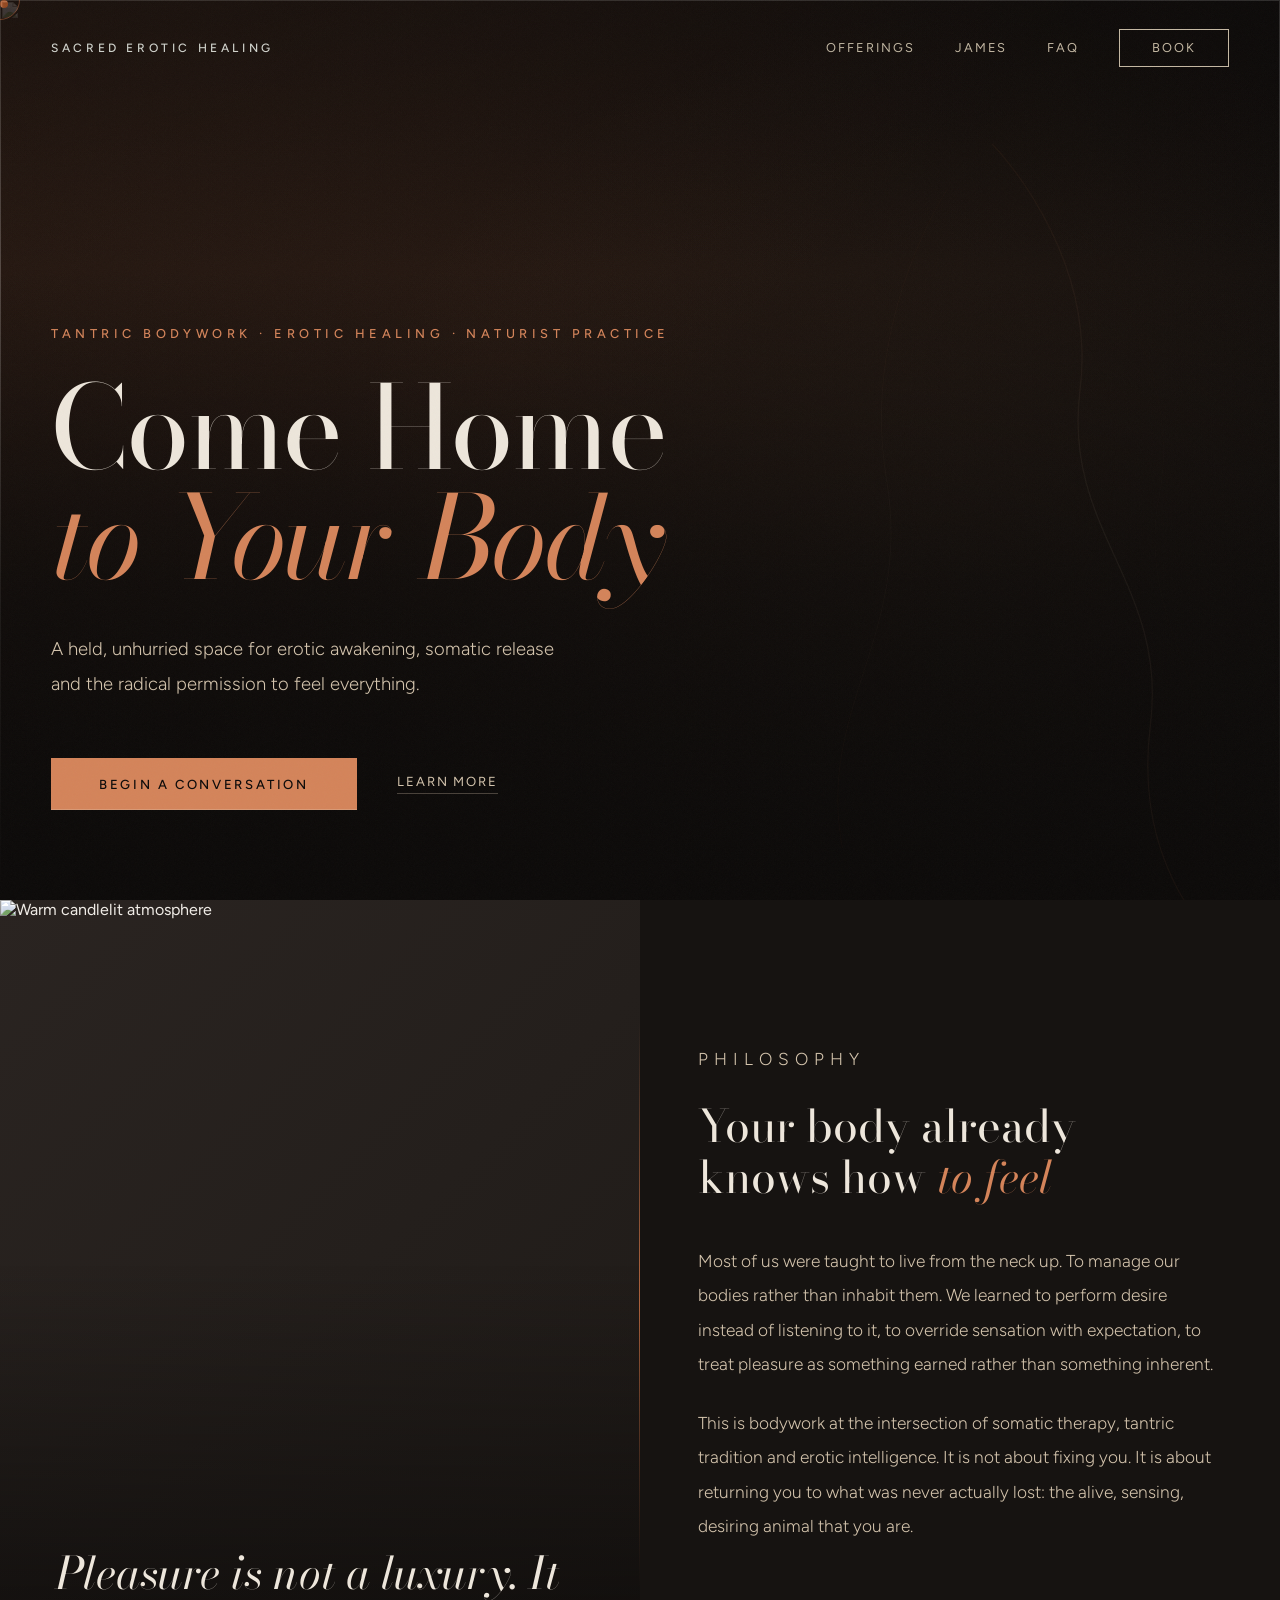
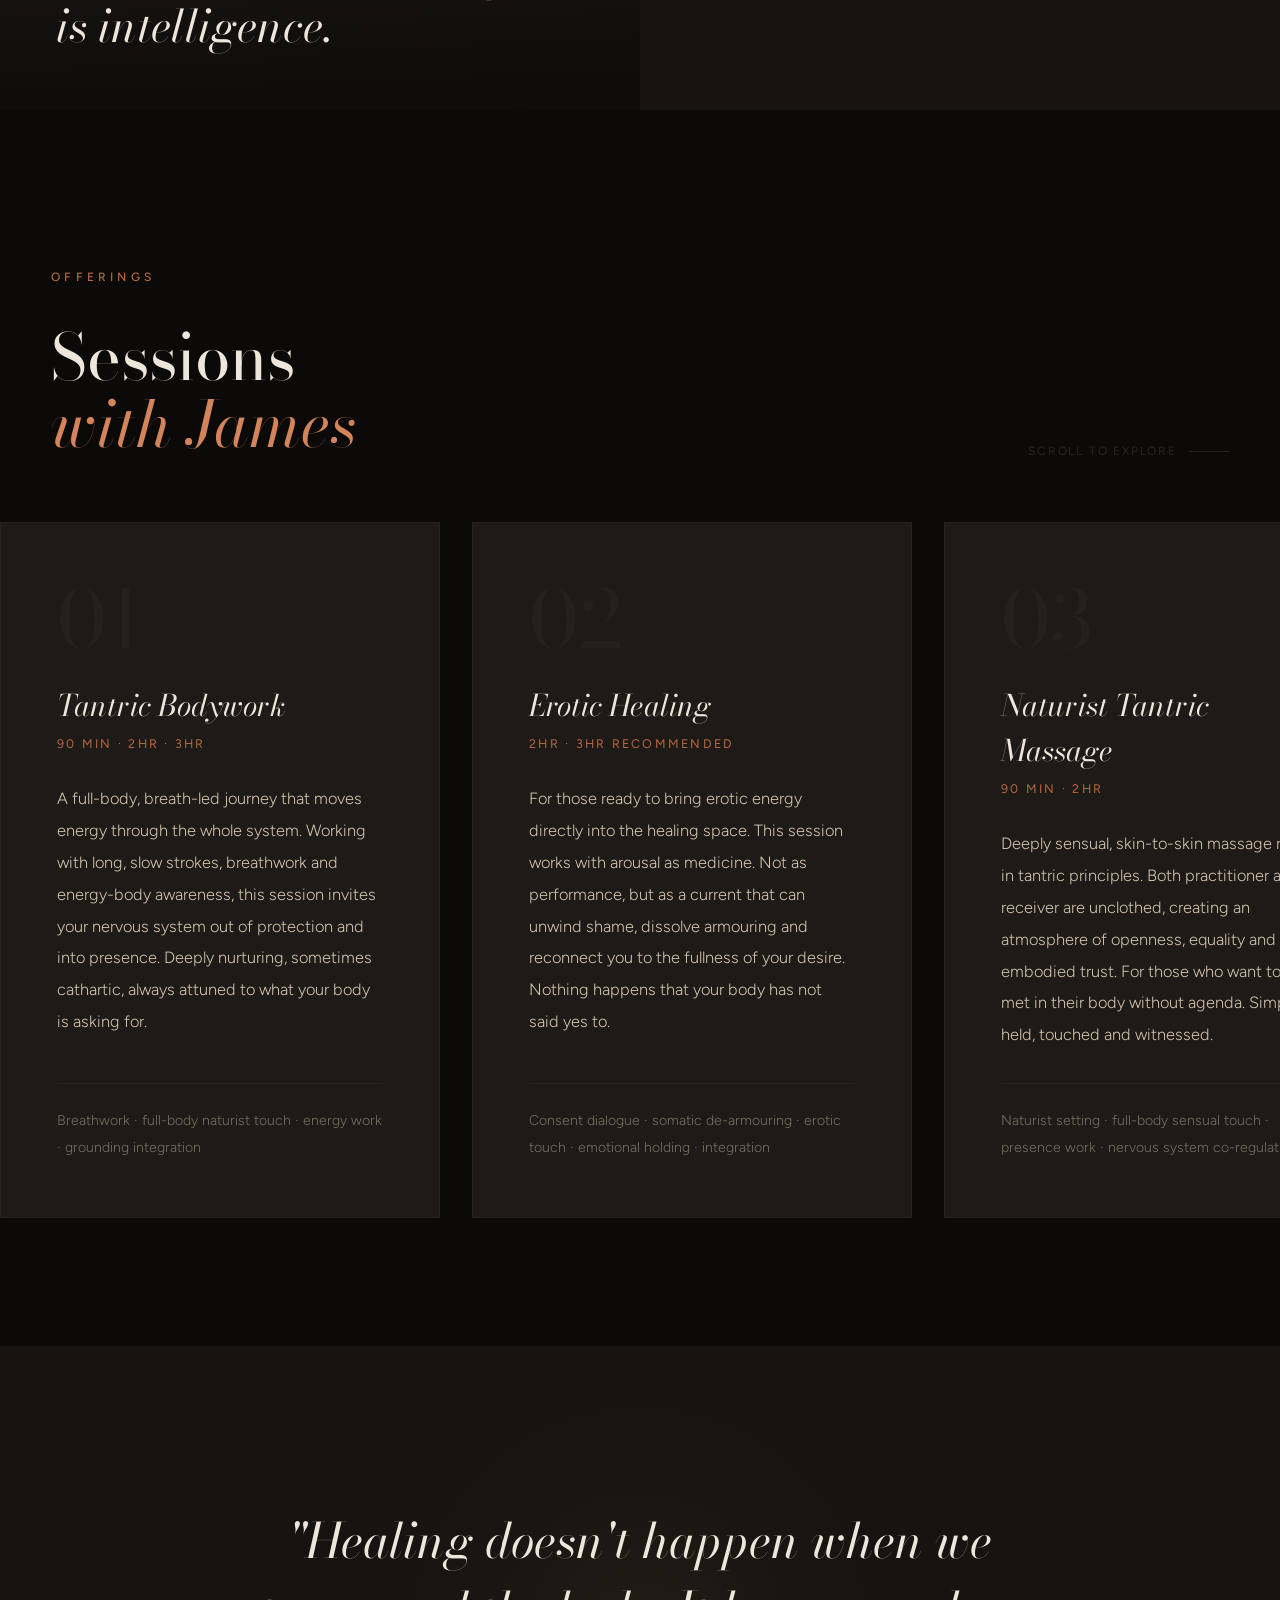
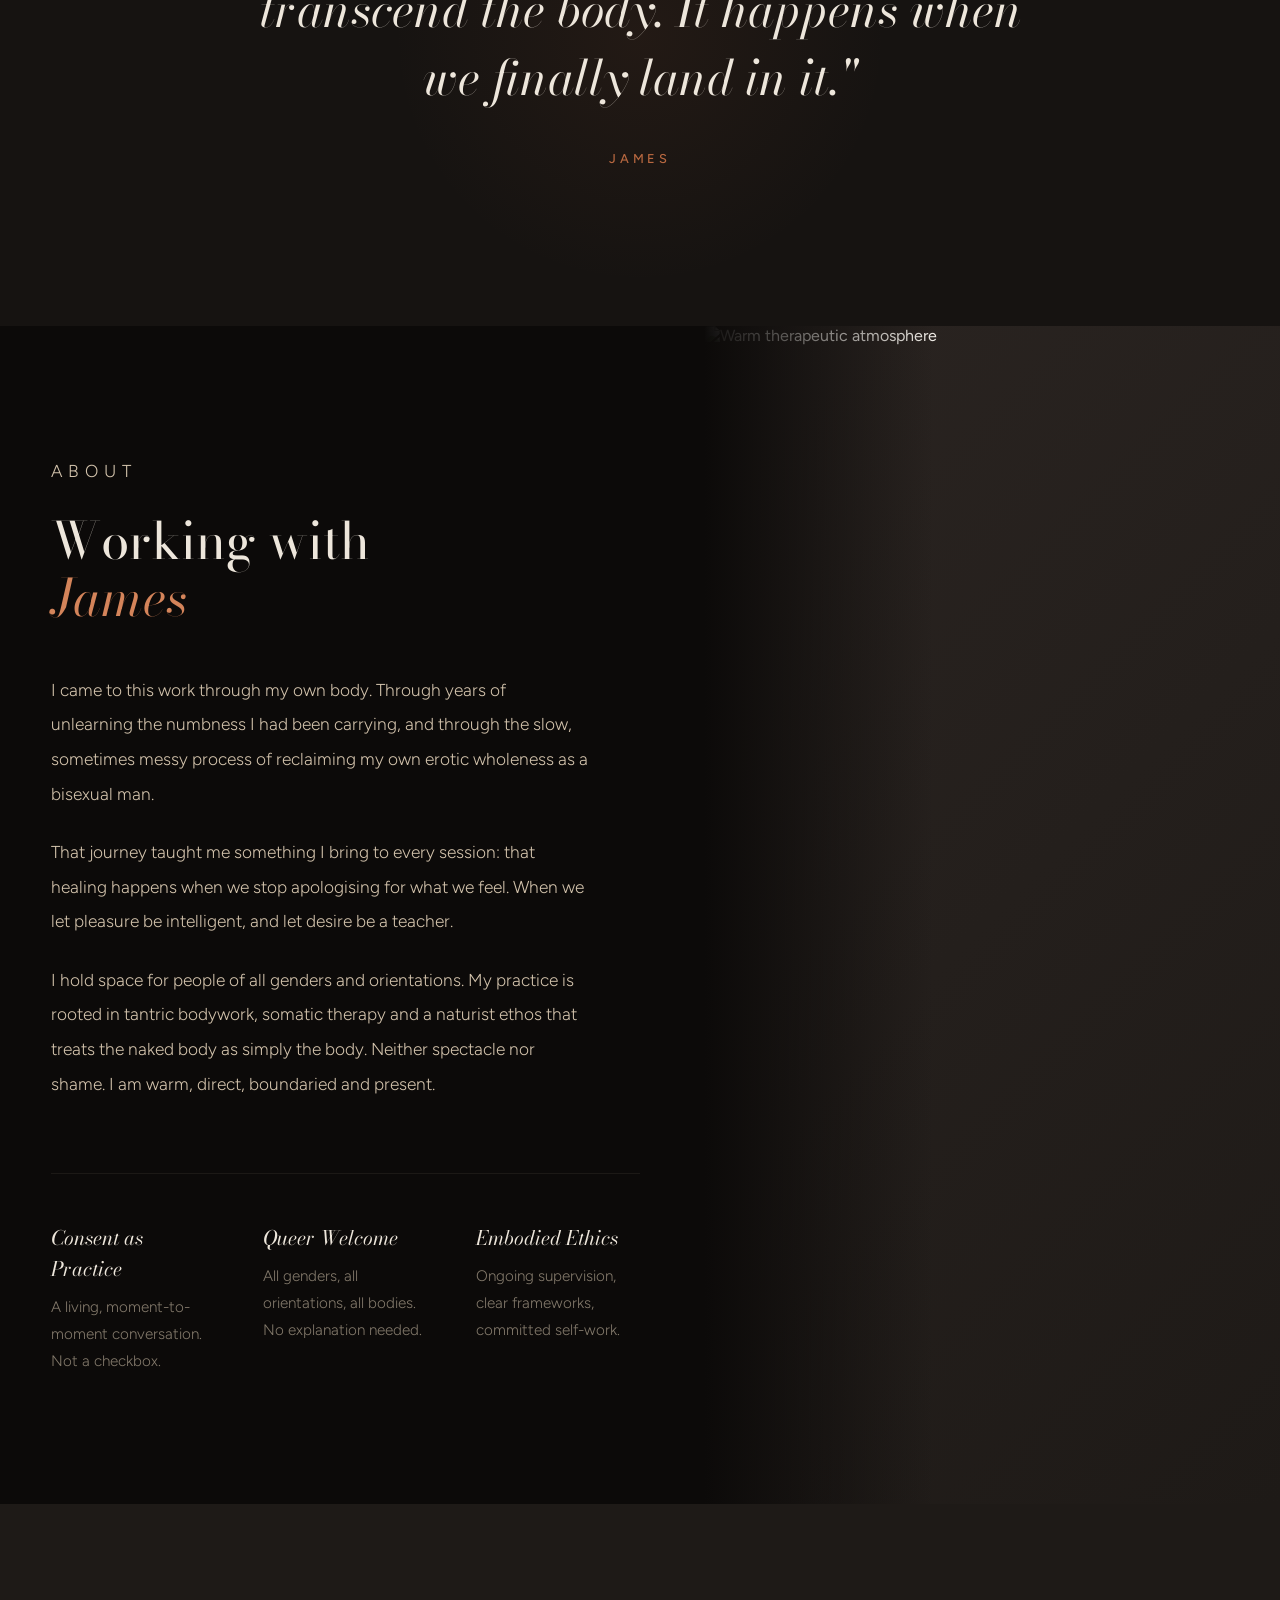
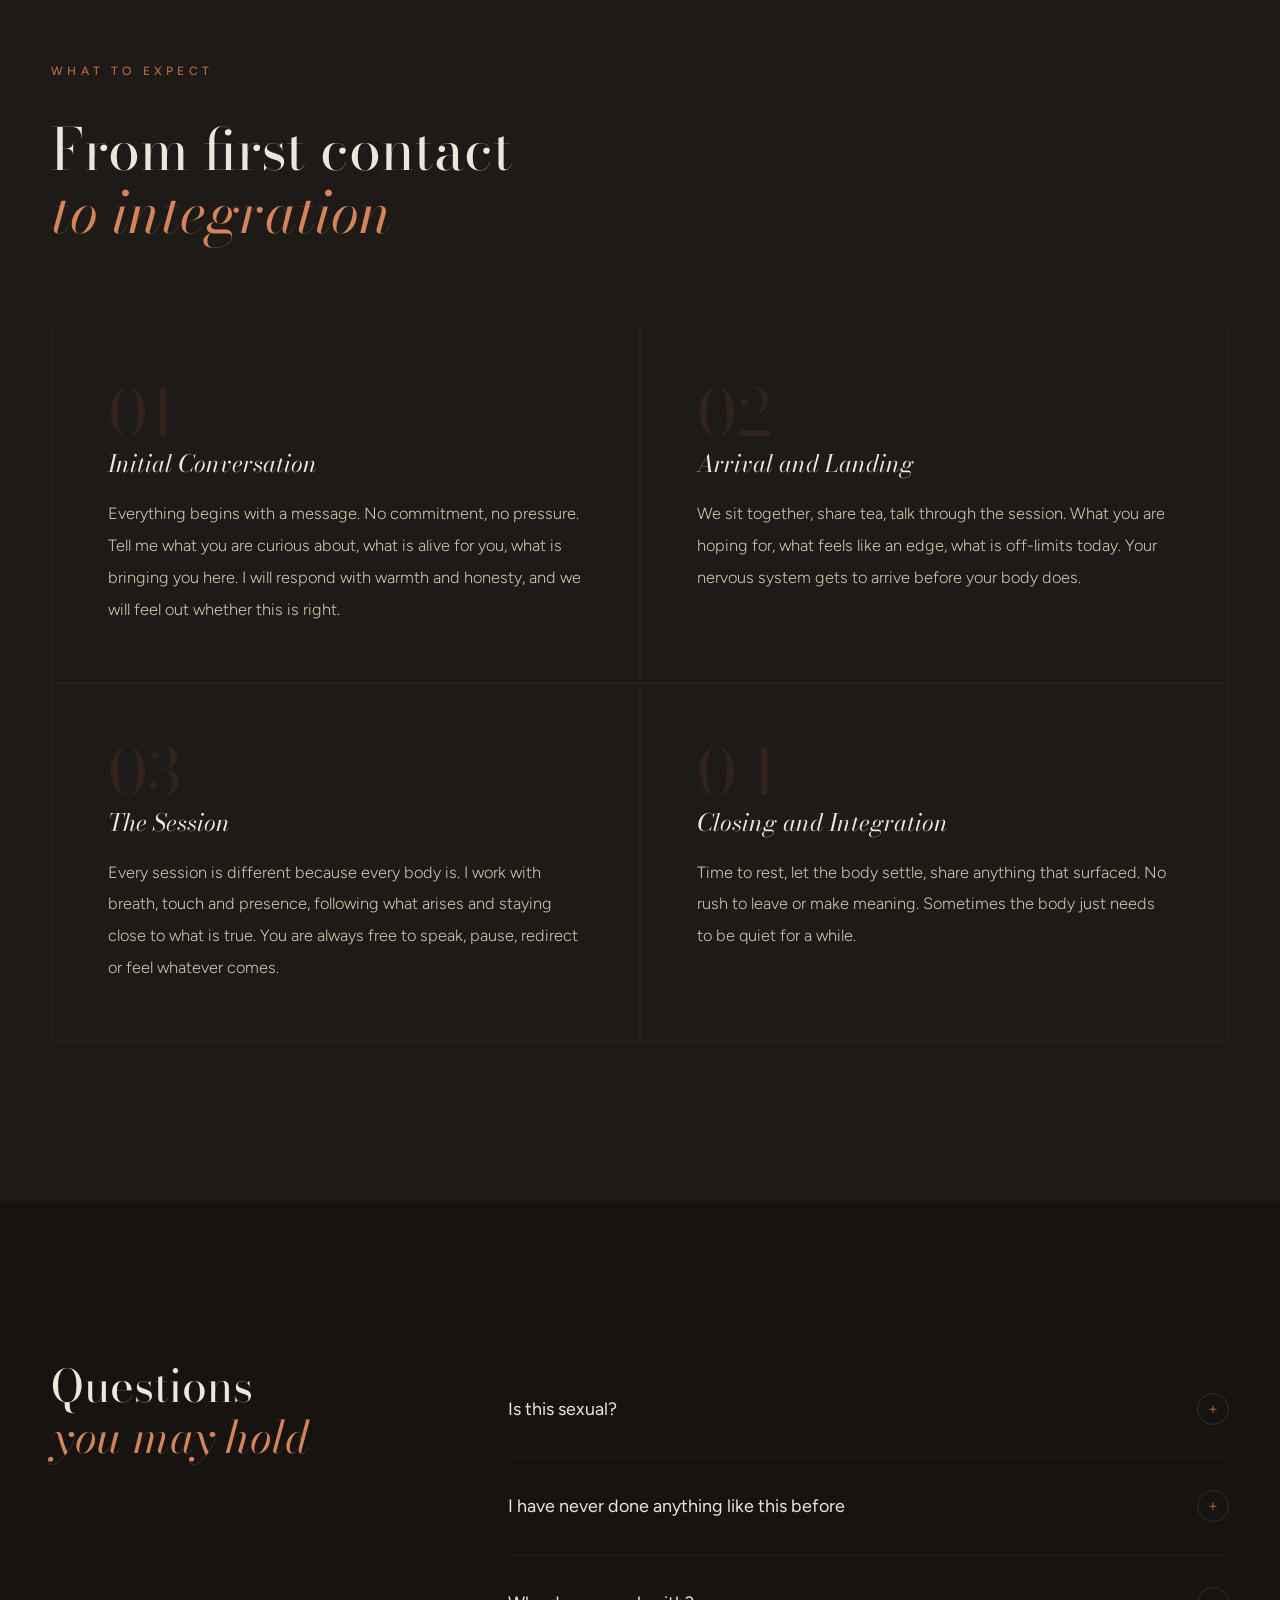
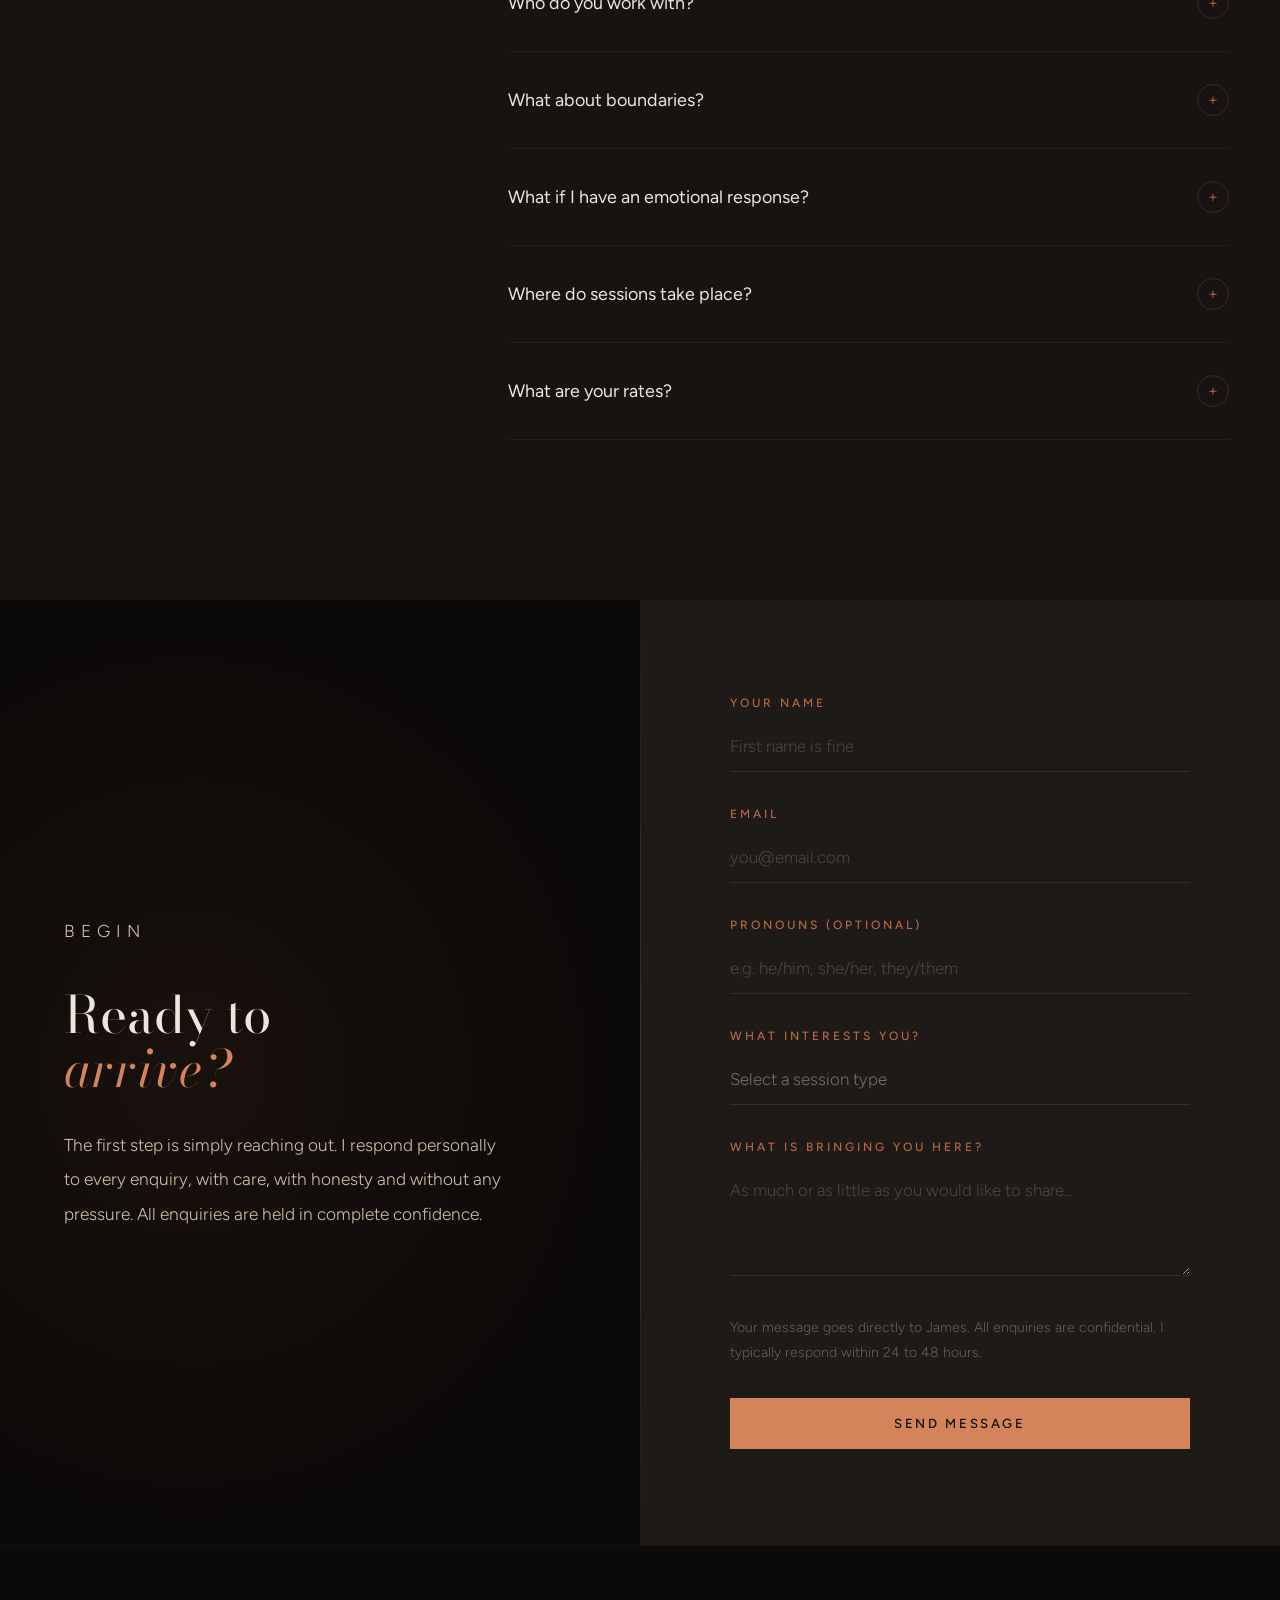
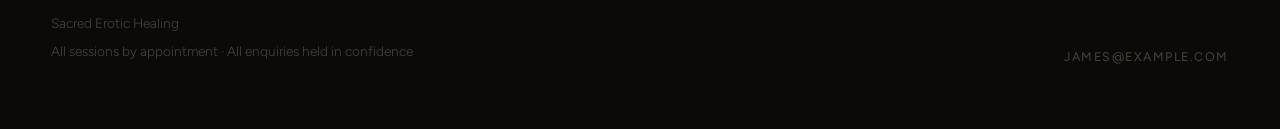
==== commit 96ef23a0: "Add files via upload" ====
--- a/index.html
+++ b/index.html
@@ -1,263 +1,1367 @@
 <!DOCTYPE html>
 <html lang="en">
 <head>
-  <meta charset="UTF-8" />
-  <meta name="viewport" content="width=device-width, initial-scale=1.0" />
-  <title>Aether — Sensual Naturist Massage · London</title>
-  <meta name="description" content="A private space for conscious sensual bodywork and naturist massage. Grounded in presence. Guided by the intelligence of the body. Sessions from £300." />
-  <meta property="og:title" content="Aether — Sensual Naturist Massage" />
-  <meta property="og:description" content="Deeply embodied bodywork for those who seek genuine presence, connection, and the stillness that touch can offer." />
-  <meta property="og:type" content="website" />
-  <meta property="og:url" content="https://aether-bodywork.co.uk/" />
-  <link rel="canonical" href="https://aether-bodywork.co.uk/" />
-  <link rel="stylesheet" href="styles.css" />
+<meta charset="UTF-8">
+<meta name="viewport" content="width=device-width, initial-scale=1.0">
+<title>Sacred Erotic Healing | James</title>
+<meta name="description" content="Tantric bodywork, erotic healing and naturist massage. A held, unhurried space for erotic awakening, somatic release and the radical permission to feel everything.">
+<link rel="preconnect" href="https://fonts.googleapis.com">
+<link href="https://fonts.googleapis.com/css2?family=Bodoni+Moda:ital,opsz,wght@0,6..96,400;0,6..96,500;0,6..96,700;1,6..96,400;1,6..96,500&family=Figtree:wght@300;400;500&display=swap" rel="stylesheet">
+<style>
+:root {
+  --black: #0c0a09;
+  --dark: #161311;
+  --charcoal: #1e1a17;
+  --umber: #2a2421;
+  --copper: #b86840;
+  --copper-glow: #d4845a;
+  --amber: #c49a6c;
+  --sand: #d4c4ad;
+  --cream: #ede6db;
+  --warm-white: #f7f2eb;
+  --rose: #a05a4a;
+  --sage: #7a8a6a;
+  --display: 'Bodoni Moda', 'Georgia', serif;
+  --body: 'Figtree', 'Segoe UI', sans-serif;
+}
+
+*, *::before, *::after { margin: 0; padding: 0; box-sizing: border-box; }
+::selection { background: var(--copper); color: var(--cream); }
+html { scroll-behavior: smooth; }
+
+body {
+  font-family: var(--body);
+  background: var(--black);
+  color: var(--cream);
+  overflow-x: hidden;
+  -webkit-font-smoothing: antialiased;
+}
+
+body::after {
+  content: '';
+  position: fixed;
+  inset: 0;
+  pointer-events: none;
+  z-index: 10000;
+  opacity: 0.03;
+  background: url("data:image/svg+xml,%3Csvg viewBox='0 0 512 512' xmlns='http://www.w3.org/2000/svg'%3E%3Cfilter id='n'%3E%3CfeTurbulence type='fractalNoise' baseFrequency='0.75' numOctaves='4' stitchTiles='stitch'/%3E%3C/filter%3E%3Crect width='100%25' height='100%25' filter='url(%23n)'/%3E%3C/svg%3E");
+  background-size: 200px;
+}
+
+/* ══ CURSOR ══ */
+.cursor-dot {
+  width: 8px; height: 8px;
+  background: var(--copper-glow);
+  border-radius: 50%;
+  position: fixed;
+  pointer-events: none;
+  z-index: 99999;
+  transition: transform 0.15s ease, opacity 0.3s;
+  mix-blend-mode: difference;
+}
+
+.cursor-ring {
+  width: 40px; height: 40px;
+  border: 1px solid var(--copper);
+  border-radius: 50%;
+  position: fixed;
+  pointer-events: none;
+  z-index: 99998;
+  transition: transform 0.3s cubic-bezier(0.16,1,0.3,1), width 0.3s, height 0.3s, border-color 0.3s;
+  transform: translate(-50%,-50%);
+  opacity: 0.5;
+}
+
+.cursor-ring.hovering {
+  width: 60px; height: 60px;
+  border-color: var(--copper-glow);
+  opacity: 0.8;
+}
+
+/* ══ NAV ══ */
+nav {
+  position: fixed;
+  top: 0; left: 0; right: 0;
+  z-index: 1000;
+  padding: 1.8rem 4vw;
+  display: flex;
+  justify-content: space-between;
+  align-items: center;
+  mix-blend-mode: difference;
+}
+
+.nav-brand {
+  font-family: var(--body);
+  font-size: 0.75rem;
+  font-weight: 500;
+  letter-spacing: 0.3em;
+  text-transform: uppercase;
+  color: var(--cream);
+  text-decoration: none;
+}
+
+.nav-right {
+  display: flex;
+  align-items: center;
+  gap: 2.5rem;
+}
+
+.nav-right a {
+  font-family: var(--body);
+  font-size: 0.8rem;
+  font-weight: 400;
+  letter-spacing: 0.15em;
+  text-transform: uppercase;
+  color: var(--sand);
+  text-decoration: none;
+  transition: color 0.3s;
+}
+
+.nav-right a:hover { color: #fff; }
+
+.nav-book {
+  padding: 0.65rem 2rem;
+  border: 1px solid var(--sand);
+  transition: all 0.3s !important;
+}
+
+.nav-book:hover {
+  background: var(--cream) !important;
+  color: var(--black) !important;
+  border-color: var(--cream) !important;
+}
+
+/* ══ HERO ══ */
+.hero {
+  position: relative;
+  min-height: 100vh;
+  min-height: 100dvh;
+  display: flex;
+  flex-direction: column;
+  justify-content: flex-end;
+  padding: 0 4vw 10vh;
+  overflow: hidden;
+}
+
+.hero-bg {
+  position: absolute;
+  inset: 0;
+  z-index: 0;
+  background: radial-gradient(ellipse 80% 70% at 40% 40%, rgba(184,104,64,0.12), transparent),
+              radial-gradient(ellipse 50% 60% at 75% 60%, rgba(196,154,108,0.06), transparent),
+              var(--black);
+}
+
+.hero-bg img {
+  width: 100%; height: 100%;
+  object-fit: cover;
+  opacity: 0.3;
+  filter: saturate(0.5) contrast(1.1);
+}
+
+.hero-bg::after {
+  content: '';
+  position: absolute;
+  inset: 0;
+  background:
+    linear-gradient(to bottom, rgba(12,10,9,0.4) 0%, rgba(12,10,9,0) 30%, rgba(12,10,9,0.7) 65%, var(--black) 100%),
+    linear-gradient(135deg, rgba(184,104,64,0.12) 0%, transparent 50%);
+}
+
+.hero-art {
+  position: absolute;
+  right: -5vw;
+  bottom: -10vh;
+  width: 55vw;
+  height: 100vh;
+  z-index: 1;
+  opacity: 0.06;
+}
+
+.hero-content {
+  position: relative;
+  z-index: 2;
+  max-width: 72vw;
+}
+
+.hero-tag {
+  font-family: var(--body);
+  font-size: 0.8rem;
+  font-weight: 500;
+  letter-spacing: 0.35em;
+  text-transform: uppercase;
+  color: var(--copper-glow);
+  margin-bottom: 2rem;
+  opacity: 0;
+  animation: slideIn 1s 0.2s forwards;
+}
+
+.hero h1 {
+  font-family: var(--display);
+  font-weight: 400;
+  font-size: clamp(3.8rem, 9vw, 8.5rem);
+  line-height: 0.95;
+  letter-spacing: -0.02em;
+  color: var(--cream);
+  margin-bottom: 2.5rem;
+  opacity: 0;
+  animation: slideIn 1.2s 0.5s forwards;
+}
+
+.hero h1 em {
+  font-style: italic;
+  font-weight: 400;
+  color: var(--copper-glow);
+  display: block;
+}
+
+.hero-body {
+  font-family: var(--body);
+  font-size: 1.15rem;
+  font-weight: 300;
+  line-height: 1.9;
+  color: var(--sand);
+  max-width: 520px;
+  margin-bottom: 3.5rem;
+  opacity: 0;
+  animation: slideIn 1s 0.8s forwards;
+}
+
+.hero-cta-row {
+  display: flex;
+  align-items: center;
+  gap: 2.5rem;
+  opacity: 0;
+  animation: slideIn 1s 1.1s forwards;
+}
+
+.btn-primary {
+  display: inline-block;
+  font-family: var(--body);
+  font-size: 0.82rem;
+  font-weight: 500;
+  letter-spacing: 0.2em;
+  text-transform: uppercase;
+  text-decoration: none;
+  color: var(--black);
+  background: var(--copper-glow);
+  padding: 1.15rem 3rem;
+  position: relative;
+  overflow: hidden;
+  transition: all 0.4s cubic-bezier(0.16,1,0.3,1);
+}
+
+.btn-primary::before {
+  content: '';
+  position: absolute;
+  inset: 0;
+  background: var(--cream);
+  transform: translateY(100%);
+  transition: transform 0.4s cubic-bezier(0.16,1,0.3,1);
+}
+
+.btn-primary:hover::before { transform: translateY(0); }
+.btn-primary span { position: relative; z-index: 1; }
+
+.btn-ghost {
+  font-family: var(--body);
+  font-size: 0.82rem;
+  font-weight: 400;
+  letter-spacing: 0.15em;
+  text-transform: uppercase;
+  color: var(--sand);
+  text-decoration: none;
+  padding-bottom: 4px;
+  border-bottom: 1px solid rgba(212,196,173,0.3);
+  transition: all 0.3s;
+}
+
+.btn-ghost:hover { color: var(--cream); border-color: var(--cream); }
+
+/* ══ SPLIT ══ */
+.split {
+  display: grid;
+  grid-template-columns: 1fr 1fr;
+  min-height: 90vh;
+}
+
+.split-media {
+  position: relative;
+  overflow: hidden;
+  background: linear-gradient(135deg, var(--umber), var(--charcoal));
+}
+
+.split-media img {
+  width: 100%; height: 100%;
+  object-fit: cover;
+  filter: saturate(0.5) contrast(1.05);
+  transition: transform 8s ease;
+}
+
+.split-media:hover img { transform: scale(1.04); }
+
+.split-media .overlay-text {
+  position: absolute;
+  bottom: 3.5rem;
+  left: 3.5rem;
+  right: 3.5rem;
+  font-family: var(--display);
+  font-size: clamp(2.2rem, 3.5vw, 3.5rem);
+  font-style: italic;
+  line-height: 1.2;
+  color: var(--cream);
+  z-index: 2;
+}
+
+.split-media::after {
+  content: '';
+  position: absolute;
+  inset: 0;
+  background: linear-gradient(to top, rgba(12,10,9,0.85) 0%, transparent 55%);
+  z-index: 1;
+}
+
+.split-text {
+  display: flex;
+  flex-direction: column;
+  justify-content: center;
+  padding: 6rem 5vw 6rem 4.5vw;
+  background: var(--dark);
+  position: relative;
+}
+
+.split-text::before {
+  content: '';
+  position: absolute;
+  top: 15%; left: -1px;
+  width: 1px; height: 70%;
+  background: linear-gradient(to bottom, transparent, var(--copper), transparent);
+}
+
+.eyebrow {
+  font-family: var(--body);
+  font-size: 0.75rem;
+  font-weight: 500;
+  letter-spacing: 0.35em;
+  text-transform: uppercase;
+  color: var(--copper);
+  margin-bottom: 2.5rem;
+}
+
+.split-text h2 {
+  font-family: var(--display);
+  font-size: clamp(2.4rem, 3.5vw, 3.5rem);
+  font-weight: 400;
+  line-height: 1.15;
+  margin-bottom: 2.5rem;
+  color: var(--cream);
+}
+
+.split-text h2 em {
+  font-style: italic;
+  color: var(--copper-glow);
+}
+
+.split-text p {
+  font-family: var(--body);
+  font-size: 1.08rem;
+  font-weight: 300;
+  line-height: 2;
+  color: var(--sand);
+  margin-bottom: 1.5rem;
+  max-width: 520px;
+}
+
+/* ══ SERVICES ══ */
+.services-section {
+  padding: 10rem 0 8rem;
+  background: var(--black);
+}
+
+.services-header {
+  padding: 0 4vw;
+  margin-bottom: 4rem;
+  display: flex;
+  justify-content: space-between;
+  align-items: flex-end;
+}
+
+.services-header h2 {
+  font-family: var(--display);
+  font-size: clamp(2.8rem, 5vw, 4.8rem);
+  font-weight: 400;
+  line-height: 1.05;
+  color: var(--cream);
+}
+
+.services-header h2 em {
+  font-style: italic;
+  color: var(--copper-glow);
+  display: block;
+}
+
+.scroll-hint {
+  font-family: var(--body);
+  font-size: 0.75rem;
+  letter-spacing: 0.15em;
+  text-transform: uppercase;
+  color: var(--umber);
+  display: flex;
+  align-items: center;
+  gap: 0.75rem;
+  flex-shrink: 0;
+}
+
+.scroll-hint::after {
+  content: '';
+  display: block;
+  width: 40px; height: 1px;
+  background: var(--umber);
+  animation: scrollArrow 2s infinite;
+}
+
+@keyframes scrollArrow {
+  0%,100% { width: 40px; opacity: 0.5; }
+  50% { width: 60px; opacity: 1; }
+}
+
+.services-track {
+  display: flex;
+  gap: 2rem;
+  padding: 0 4vw;
+  overflow-x: auto;
+  scroll-snap-type: x mandatory;
+  -webkit-overflow-scrolling: touch;
+  scrollbar-width: none;
+  cursor: grab;
+}
+
+.services-track::-webkit-scrollbar { display: none; }
+.services-track:active { cursor: grabbing; }
+
+.service-card {
+  flex: 0 0 min(440px, 82vw);
+  scroll-snap-align: start;
+  background: var(--charcoal);
+  padding: 3.5rem;
+  display: flex;
+  flex-direction: column;
+  min-height: 520px;
+  border: 1px solid rgba(212,196,173,0.04);
+  transition: all 0.5s cubic-bezier(0.16,1,0.3,1);
+  overflow: hidden;
+  position: relative;
+}
+
+.service-card::before {
+  content: '';
+  position: absolute;
+  top: 0; left: 0; right: 0;
+  height: 2px;
+  background: linear-gradient(90deg, var(--copper), var(--amber), var(--copper));
+  transform: scaleX(0);
+  transform-origin: left;
+  transition: transform 0.6s cubic-bezier(0.16,1,0.3,1);
+}
+
+.service-card:hover::before { transform: scaleX(1); }
+.service-card:hover { background: var(--umber); transform: translateY(-4px); }
+
+.service-number {
+  font-family: var(--display);
+  font-size: 5rem;
+  font-weight: 400;
+  color: rgba(212,196,173,0.04);
+  line-height: 1;
+  margin-bottom: 1.5rem;
+  transition: color 0.5s;
+}
+
+.service-card:hover .service-number { color: rgba(184,104,64,0.1); }
+
+.service-name {
+  font-family: var(--display);
+  font-size: 1.85rem;
+  font-weight: 400;
+  font-style: italic;
+  color: var(--cream);
+  margin-bottom: 0.5rem;
+}
+
+.service-meta {
+  font-family: var(--body);
+  font-size: 0.78rem;
+  font-weight: 400;
+  letter-spacing: 0.18em;
+  text-transform: uppercase;
+  color: var(--copper);
+  margin-bottom: 2rem;
+}
+
+.service-desc {
+  font-family: var(--body);
+  font-size: 1.02rem;
+  font-weight: 300;
+  line-height: 1.95;
+  color: var(--sand);
+  flex: 1;
+}
+
+.service-detail {
+  font-family: var(--body);
+  font-size: 0.88rem;
+  font-weight: 300;
+  color: rgba(212,196,173,0.5);
+  margin-top: 2rem;
+  padding-top: 1.5rem;
+  border-top: 1px solid rgba(212,196,173,0.06);
+  line-height: 1.9;
+}
+
+/* ══ PULL QUOTE ══ */
+.pull-quote {
+  padding: 10rem 4vw;
+  text-align: center;
+  position: relative;
+  background: var(--dark);
+  overflow: hidden;
+}
+
+.pull-quote::before {
+  content: '';
+  position: absolute;
+  width: 500px; height: 500px;
+  border-radius: 50%;
+  background: radial-gradient(circle, rgba(184,104,64,0.08), transparent 70%);
+  top: 50%; left: 50%;
+  transform: translate(-50%,-50%);
+}
+
+.pull-quote blockquote {
+  font-family: var(--display);
+  font-size: clamp(2rem, 3.8vw, 3.4rem);
+  font-style: italic;
+  font-weight: 400;
+  line-height: 1.4;
+  color: var(--cream);
+  max-width: 820px;
+  margin: 0 auto;
+  position: relative;
+}
+
+.pull-quote cite {
+  display: block;
+  margin-top: 2.5rem;
+  font-family: var(--body);
+  font-size: 0.8rem;
+  font-style: normal;
+  font-weight: 500;
+  letter-spacing: 0.3em;
+  text-transform: uppercase;
+  color: var(--copper);
+}
+
+/* ══ ABOUT ══ */
+.about {
+  display: grid;
+  grid-template-columns: 55% 45%;
+  min-height: 100vh;
+  background: var(--black);
+}
+
+.about-text-col {
+  padding: 8rem 5vw 8rem 4vw;
+  display: flex;
+  flex-direction: column;
+  justify-content: center;
+}
+
+.about-text-col h2 {
+  font-family: var(--display);
+  font-size: clamp(2.8rem, 4vw, 4.2rem);
+  font-weight: 400;
+  line-height: 1.1;
+  margin-bottom: 3rem;
+}
+
+.about-text-col h2 em {
+  font-style: italic;
+  color: var(--copper-glow);
+}
+
+.about-text-col > p {
+  font-family: var(--body);
+  font-size: 1.08rem;
+  font-weight: 300;
+  line-height: 2;
+  color: var(--sand);
+  margin-bottom: 1.5rem;
+  max-width: 540px;
+}
+
+.about-values {
+  display: flex;
+  gap: 3rem;
+  margin-top: 3rem;
+  padding-top: 3rem;
+  border-top: 1px solid rgba(212,196,173,0.08);
+}
+
+.about-value h4 {
+  font-family: var(--display);
+  font-size: 1.25rem;
+  font-weight: 400;
+  font-style: italic;
+  color: var(--cream);
+  margin-bottom: 0.6rem;
+}
+
+.about-value p {
+  font-size: 0.95rem;
+  font-weight: 300;
+  color: rgba(212,196,173,0.6);
+  max-width: 220px;
+  line-height: 1.8;
+}
+
+.about-media-col {
+  position: relative;
+  overflow: hidden;
+  background: linear-gradient(135deg, var(--umber), var(--charcoal));
+}
+
+.about-media-col img {
+  width: 100%; height: 100%;
+  object-fit: cover;
+  filter: saturate(0.5) contrast(1.05);
+}
+
+.about-media-col::after {
+  content: '';
+  position: absolute;
+  inset: 0;
+  background: linear-gradient(to right, var(--black), transparent 40%);
+}
+
+/* ══ EXPECT ══ */
+.expect {
+  padding: 10rem 4vw;
+  background: var(--charcoal);
+}
+
+.expect-header {
+  margin-bottom: 5rem;
+}
+
+.expect-header h2 {
+  font-family: var(--display);
+  font-size: clamp(2.8rem, 4.5vw, 4.2rem);
+  font-weight: 400;
+  line-height: 1.1;
+  color: var(--cream);
+}
+
+.expect-header h2 em {
+  font-style: italic;
+  color: var(--copper-glow);
+}
+
+.expect-grid {
+  display: grid;
+  grid-template-columns: 1fr 1fr;
+  gap: 0;
+}
+
+.expect-step {
+  padding: 3.5rem;
+  border: 1px solid rgba(212,196,173,0.04);
+  transition: background 0.5s;
+}
+
+.expect-step:hover { background: rgba(184,104,64,0.03); }
+
+.expect-num {
+  font-family: var(--display);
+  font-size: 4rem;
+  font-weight: 400;
+  color: rgba(184,104,64,0.12);
+  line-height: 1;
+  margin-bottom: 1.5rem;
+}
+
+.expect-step h4 {
+  font-family: var(--display);
+  font-size: 1.5rem;
+  font-weight: 400;
+  font-style: italic;
+  color: var(--cream);
+  margin-bottom: 1rem;
+}
+
+.expect-step p {
+  font-family: var(--body);
+  font-size: 1.02rem;
+  font-weight: 300;
+  line-height: 1.95;
+  color: var(--sand);
+}
+
+/* ══ FAQ ══ */
+.faq-section {
+  padding: 10rem 4vw;
+  background: var(--dark);
+}
+
+.faq-layout {
+  display: grid;
+  grid-template-columns: 1fr 2fr;
+  gap: 6rem;
+  max-width: 1200px;
+  margin: 0 auto;
+}
+
+.faq-left h2 {
+  font-family: var(--display);
+  font-size: clamp(2.4rem, 3.5vw, 3.5rem);
+  font-weight: 400;
+  line-height: 1.15;
+  color: var(--cream);
+  position: sticky;
+  top: 8rem;
+}
+
+.faq-left h2 em {
+  font-style: italic;
+  color: var(--copper-glow);
+  display: block;
+}
+
+.faq-item {
+  border-bottom: 1px solid rgba(212,196,173,0.06);
+}
+
+.faq-q {
+  display: flex;
+  justify-content: space-between;
+  align-items: center;
+  padding: 2rem 0;
+  cursor: pointer;
+  background: none;
+  border: none;
+  width: 100%;
+  text-align: left;
+  font-family: var(--body);
+  font-size: 1.12rem;
+  font-weight: 400;
+  color: var(--cream);
+  transition: color 0.3s;
+}
+
+.faq-q:hover { color: var(--copper-glow); }
+
+.faq-toggle {
+  width: 32px; height: 32px;
+  border: 1px solid rgba(212,196,173,0.15);
+  border-radius: 50%;
+  display: flex;
+  align-items: center;
+  justify-content: center;
+  font-family: var(--body);
+  font-size: 1rem;
+  font-weight: 300;
+  color: var(--copper);
+  flex-shrink: 0;
+  margin-left: 1.5rem;
+  transition: all 0.3s;
+}
+
+.faq-item.open .faq-toggle {
+  background: var(--copper);
+  color: var(--black);
+  border-color: var(--copper);
+  transform: rotate(45deg);
+}
+
+.faq-a {
+  max-height: 0;
+  overflow: hidden;
+  transition: max-height 0.5s cubic-bezier(0.16,1,0.3,1), padding 0.5s;
+}
+
+.faq-item.open .faq-a {
+  max-height: 500px;
+  padding-bottom: 2rem;
+}
+
+.faq-a p {
+  font-family: var(--body);
+  font-size: 1.02rem;
+  font-weight: 300;
+  line-height: 2;
+  color: var(--sand);
+  max-width: 580px;
+}
+
+/* ══ CONTACT ══ */
+.contact {
+  display: grid;
+  grid-template-columns: 1fr 1fr;
+  min-height: 100vh;
+  background: var(--black);
+}
+
+.contact-left {
+  position: relative;
+  overflow: hidden;
+  display: flex;
+  flex-direction: column;
+  justify-content: center;
+  padding: 6rem 5vw;
+}
+
+.contact-left::before {
+  content: '';
+  position: absolute;
+  inset: 0;
+  background: radial-gradient(ellipse at 30% 50%, rgba(184,104,64,0.08), transparent 70%);
+}
+
+.contact-left h2 {
+  font-family: var(--display);
+  font-size: clamp(2.8rem, 4vw, 4.8rem);
+  font-weight: 400;
+  line-height: 1.05;
+  color: var(--cream);
+  margin-bottom: 2rem;
+  position: relative;
+}
+
+.contact-left h2 em {
+  font-style: italic;
+  color: var(--copper-glow);
+  display: block;
+}
+
+.contact-left > p {
+  font-family: var(--body);
+  font-size: 1.08rem;
+  font-weight: 300;
+  line-height: 2;
+  color: var(--sand);
+  max-width: 440px;
+  position: relative;
+}
+
+.contact-right {
+  display: flex;
+  align-items: center;
+  justify-content: center;
+  padding: 6rem 4vw;
+  background: var(--charcoal);
+  position: relative;
+}
+
+.contact-right::before {
+  content: '';
+  position: absolute;
+  top: 0; left: 0;
+  width: 1px; height: 100%;
+  background: linear-gradient(to bottom, transparent, rgba(184,104,64,0.3), transparent);
+}
+
+.contact-form {
+  width: 100%;
+  max-width: 460px;
+}
+
+.form-group {
+  margin-bottom: 2.2rem;
+}
+
+.form-group label {
+  display: block;
+  font-family: var(--body);
+  font-size: 0.75rem;
+  font-weight: 500;
+  letter-spacing: 0.25em;
+  text-transform: uppercase;
+  color: var(--copper);
+  margin-bottom: 0.75rem;
+}
+
+.form-group input,
+.form-group textarea,
+.form-group select {
+  width: 100%;
+  background: transparent;
+  border: none;
+  border-bottom: 1px solid rgba(212,196,173,0.12);
+  padding: 0.9rem 0;
+  font-family: var(--body);
+  font-size: 1.05rem;
+  font-weight: 300;
+  color: var(--cream);
+  outline: none;
+  transition: border-color 0.3s;
+  -webkit-appearance: none;
+  border-radius: 0;
+}
+
+.form-group input:focus,
+.form-group textarea:focus,
+.form-group select:focus {
+  border-bottom-color: var(--copper);
+}
+
+.form-group input::placeholder,
+.form-group textarea::placeholder {
+  color: rgba(212,196,173,0.25);
+}
+
+.form-group select {
+  cursor: pointer;
+  color: rgba(212,196,173,0.5);
+}
+
+.form-group select option {
+  background: var(--charcoal);
+  color: var(--cream);
+}
+
+.form-group textarea {
+  min-height: 110px;
+  resize: vertical;
+}
+
+.form-consent {
+  font-family: var(--body);
+  font-size: 0.88rem;
+  font-weight: 300;
+  color: rgba(212,196,173,0.4);
+  line-height: 1.8;
+  margin-bottom: 2rem;
+}
+
+.form-submit {
+  font-family: var(--body);
+  font-size: 0.82rem;
+  font-weight: 500;
+  letter-spacing: 0.2em;
+  text-transform: uppercase;
+  color: var(--black);
+  background: var(--copper-glow);
+  border: none;
+  padding: 1.15rem 3.5rem;
+  cursor: pointer;
+  transition: all 0.4s cubic-bezier(0.16,1,0.3,1);
+  width: 100%;
+}
+
+.form-submit:hover {
+  background: var(--cream);
+  transform: translateY(-2px);
+  box-shadow: 0 8px 30px rgba(184,104,64,0.25);
+}
+
+/* ══ FOOTER ══ */
+footer {
+  padding: 4rem 4vw;
+  background: var(--black);
+  display: flex;
+  justify-content: space-between;
+  align-items: flex-end;
+  border-top: 1px solid rgba(212,196,173,0.04);
+}
+
+.footer-left p {
+  font-family: var(--body);
+  font-size: 0.85rem;
+  font-weight: 300;
+  color: rgba(212,196,173,0.3);
+  line-height: 2;
+}
+
+.footer-right a {
+  font-family: var(--body);
+  font-size: 0.78rem;
+  font-weight: 400;
+  letter-spacing: 0.12em;
+  text-transform: uppercase;
+  color: rgba(212,196,173,0.3);
+  text-decoration: none;
+  transition: color 0.3s;
+}
+
+.footer-right a:hover { color: var(--copper); }
+
+/* ══ REVEALS ══ */
+.r {
+  opacity: 0;
+  transform: translateY(35px);
+  transition: all 1s cubic-bezier(0.16,1,0.3,1);
+}
+
+.r.v { opacity: 1; transform: none; }
+.r-delay-1 { transition-delay: 0.1s; }
+.r-delay-2 { transition-delay: 0.2s; }
+.r-delay-3 { transition-delay: 0.3s; }
+
+@keyframes slideIn {
+  from { opacity: 0; transform: translateY(30px); }
+  to { opacity: 1; transform: none; }
+}
+
+/* ══ RESPONSIVE ══ */
+@media (max-width: 900px) {
+  .cursor-dot, .cursor-ring { display: none; }
+  nav { padding: 1.4rem 5vw; }
+  .nav-right a:not(.nav-book) { display: none; }
+  .split { grid-template-columns: 1fr; }
+  .split-media { min-height: 50vh; }
+  .split-text { padding: 4rem 5vw; }
+  .split-text::before { display: none; }
+  .about { grid-template-columns: 1fr; }
+  .about-media-col { min-height: 50vh; order: -1; }
+  .about-media-col::after { background: linear-gradient(to top, var(--black), transparent 40%); }
+  .about-text-col { padding: 4rem 5vw; }
+  .about-values { flex-direction: column; gap: 2rem; }
+  .about-value p { max-width: 100%; }
+  .expect-grid { grid-template-columns: 1fr; }
+  .faq-layout { grid-template-columns: 1fr; gap: 3rem; }
+  .faq-left h2 { position: static; }
+  .contact { grid-template-columns: 1fr; }
+  .contact-left { padding: 6rem 5vw 3rem; }
+  .contact-right { padding: 3rem 5vw 6rem; }
+  .contact-right::before { display: none; }
+  footer { flex-direction: column; gap: 2rem; align-items: flex-start; }
+  .services-header { flex-direction: column; align-items: flex-start; gap: 1rem; }
+}
+
+@media (max-width: 600px) {
+  .services-section, .expect, .faq-section { padding-top: 6rem; padding-bottom: 6rem; }
+  .hero { padding-bottom: 6vh; }
+  .hero-content { max-width: 100%; }
+  .hero-cta-row { flex-direction: column; align-items: flex-start; gap: 1.5rem; }
+  .service-card { min-height: auto; padding: 2.5rem 2rem; }
+  .expect-step { padding: 2.5rem 2rem; }
+  .pull-quote { padding: 6rem 5vw; }
+}
+</style>
 </head>
 <body>
 
-  <div class="cursor-dot"></div>
-  <div class="cursor-ring"></div>
-
-  <!-- ── Nav ── -->
-  <nav class="nav" role="navigation">
-    <div class="nav__inner">
-      <a class="nav__logo" href="index.html">Æther</a>
-      <ul class="nav__links">
-        <li><a href="index.html">Home</a></li>
-        <li><a href="about.html">About</a></li>
-        <li><a href="services.html">Sessions</a></li>
-        <li><a href="contact.html">Enquire</a></li>
-      </ul>
-      <a class="nav__cta" href="contact.html">Book a Session</a>
-      <button class="nav__hamburger" aria-label="Menu"><span></span><span></span><span></span></button>
+<div class="cursor-dot" id="cursorDot"></div>
+<div class="cursor-ring" id="cursorRing"></div>
+
+<!-- NAV -->
+<nav>
+  <a href="#" class="nav-brand">Sacred Erotic Healing</a>
+  <div class="nav-right">
+    <a href="#offerings">Offerings</a>
+    <a href="#about">James</a>
+    <a href="#faq">FAQ</a>
+    <a href="#connect" class="nav-book">Book</a>
+  </div>
+</nav>
+
+<!-- HERO -->
+<section class="hero">
+  <div class="hero-bg">
+    <img src="https://images.unsplash.com/photo-1507652313519-d4e9174996dd?w=1400&q=80&auto=format" alt="" loading="eager">
+  </div>
+  <svg class="hero-art" viewBox="0 0 800 900" fill="none" xmlns="http://www.w3.org/2000/svg">
+    <path d="M400 0C400 0 520 120 500 280C480 440 600 500 580 660C560 820 650 900 650 900" stroke="url(#g1)" stroke-width="1.5" fill="none"/>
+    <path d="M350 50C350 50 250 200 280 380C310 560 200 640 230 800" stroke="url(#g1)" stroke-width="1" fill="none" opacity="0.6"/>
+    <path d="M500 100C500 100 620 250 590 400C560 550 680 650 650 780" stroke="url(#g1)" stroke-width="0.8" fill="none" opacity="0.4"/>
+    <ellipse cx="420" cy="350" rx="120" ry="180" stroke="url(#g1)" stroke-width="0.6" fill="none" opacity="0.2"/>
+    <ellipse cx="380" cy="500" rx="80" ry="140" stroke="url(#g1)" stroke-width="0.5" fill="none" opacity="0.15"/>
+    <defs><linearGradient id="g1" x1="0" y1="0" x2="0" y2="1"><stop offset="0%" stop-color="#b86840"/><stop offset="50%" stop-color="#d4c4ad"/><stop offset="100%" stop-color="#b86840"/></linearGradient></defs>
+  </svg>
+  <div class="hero-content">
+    <p class="hero-tag">Tantric Bodywork · Erotic Healing · Naturist Practice</p>
+    <h1>Come Home<em>to Your Body</em></h1>
+    <p class="hero-body">A held, unhurried space for erotic awakening, somatic release and the radical permission to feel everything.</p>
+    <div class="hero-cta-row">
+      <a href="#connect" class="btn-primary"><span>Begin a Conversation</span></a>
+      <a href="#philosophy" class="btn-ghost">Learn more</a>
     </div>
-  </nav>
-  <div class="nav__drawer">
-    <a href="index.html">Home</a>
-    <a href="about.html">About</a>
-    <a href="services.html">Sessions</a>
-    <a href="contact.html">Enquire</a>
-  </div>
-
-  <!-- ── Hero ── -->
-  <section class="hero" aria-label="Welcome">
-    <div class="hero__img-col">
-      <img
-        src="https://images.pexels.com/photos/6187638/pexels-photo-6187638.jpeg?auto=compress&cs=tinysrgb&w=1600&fit=crop&h=1200"
-        alt="Hands in grounded sensual bodywork — warm skin, unhurried presence"
-        loading="eager"
-      />
+  </div>
+</section>
+
+<!-- PHILOSOPHY -->
+<section class="split" id="philosophy">
+  <div class="split-media">
+    <img src="https://images.unsplash.com/photo-1600334129128-685c5582fd35?w=800&q=80&auto=format" alt="Warm candlelit atmosphere" loading="lazy">
+    <p class="overlay-text">Pleasure is not a luxury. It is intelligence.</p>
+  </div>
+  <div class="split-text">
+    <p class="eyebrow r">Philosophy</p>
+    <h2 class="r r-delay-1">Your body already<br>knows how <em>to feel</em></h2>
+    <p class="r r-delay-2">Most of us were taught to live from the neck up. To manage our bodies rather than inhabit them. We learned to perform desire instead of listening to it, to override sensation with expectation, to treat pleasure as something earned rather than something inherent.</p>
+    <p class="r r-delay-3">This is bodywork at the intersection of somatic therapy, tantric tradition and erotic intelligence. It is not about fixing you. It is about returning you to what was never actually lost: the alive, sensing, desiring animal that you are.</p>
+  </div>
+</section>
+
+<!-- SERVICES -->
+<section class="services-section" id="offerings">
+  <div class="services-header">
+    <div>
+      <p class="eyebrow r">Offerings</p>
+      <h2 class="r r-delay-1">Sessions<em>with James</em></h2>
     </div>
-    <div class="hero__text-col">
-      <p class="t-label hero__pre">Sensual Naturist Massage · London</p>
-      <h1 class="t-display hero__head">To be<br>held<br><em style="color:var(--gold);">without<br>condition</em></h1>
-      <p class="t-body hero__sub t-body--narrow">
-        A private space for conscious bodywork. Grounded in presence.
-        Guided by the intelligence of the body.
-      </p>
-      <div class="hero__btns">
-        <a class="btn btn--gold" href="services.html">Explore Sessions</a>
-        <a class="btn btn--ghost-cream" href="contact.html">Make an Enquiry</a>
-      </div>
+    <p class="scroll-hint r">Scroll to explore</p>
+  </div>
+  <div class="services-track" id="servicesTrack">
+    <div class="service-card">
+      <span class="service-number">01</span>
+      <h3 class="service-name">Tantric Bodywork</h3>
+      <p class="service-meta">90 min · 2hr · 3hr</p>
+      <p class="service-desc">A full-body, breath-led journey that moves energy through the whole system. Working with long, slow strokes, breathwork and energy-body awareness, this session invites your nervous system out of protection and into presence. Deeply nurturing, sometimes cathartic, always attuned to what your body is asking for.</p>
+      <p class="service-detail">Breathwork · full-body naturist touch · energy work · grounding integration</p>
     </div>
-  </section>
-
-  <!-- ── Marquee ── -->
-  <div class="marquee" aria-hidden="true">
-    <div class="marquee__track">
-      <span>Presence</span><span class="dot">·</span>
-      <span>Embodiment</span><span class="dot">·</span>
-      <span>Nervous System</span><span class="dot">·</span>
-      <span>Connection</span><span class="dot">·</span>
-      <span>Breath</span><span class="dot">·</span>
-      <span>Sensation</span><span class="dot">·</span>
-      <span>Stillness</span><span class="dot">·</span>
-      <span>Awareness</span><span class="dot">·</span>
-      <!-- duplicate for seamless loop -->
-      <span>Presence</span><span class="dot">·</span>
-      <span>Embodiment</span><span class="dot">·</span>
-      <span>Nervous System</span><span class="dot">·</span>
-      <span>Connection</span><span class="dot">·</span>
-      <span>Breath</span><span class="dot">·</span>
-      <span>Sensation</span><span class="dot">·</span>
-      <span>Stillness</span><span class="dot">·</span>
-      <span>Awareness</span><span class="dot">·</span>
+    <div class="service-card">
+      <span class="service-number">02</span>
+      <h3 class="service-name">Erotic Healing</h3>
+      <p class="service-meta">2hr · 3hr recommended</p>
+      <p class="service-desc">For those ready to bring erotic energy directly into the healing space. This session works with arousal as medicine. Not as performance, but as a current that can unwind shame, dissolve armouring and reconnect you to the fullness of your desire. Nothing happens that your body has not said yes to.</p>
+      <p class="service-detail">Consent dialogue · somatic de-armouring · erotic touch · emotional holding · integration</p>
     </div>
-  </div>
-
-  <!-- ── Intro ── -->
-  <section class="section">
-    <div class="wrap">
-      <div class="two-col reveal">
-        <div class="two-col__label">
-          <span class="t-label">The Experience</span>
-          <span class="rule"></span>
-        </div>
-        <div class="two-col__body">
-          <h2 class="t-h2">Something you feel<br>before you understand it</h2>
-          <p class="t-body" style="margin-top:1.75rem;">
-            This is not a performance. There are no scripts,
-            no choreography, no agenda beneath the surface.
-            What happens in a session is determined entirely
-            by what you carry in — and what wants to release.
-          </p>
-          <p class="t-body">
-            Slow breath. Warmth of hands. Weight of presence.
-            A quality of attention that most of us are rarely offered.
-            That is what this is.
-          </p>
-          <a class="btn btn--ghost" href="about.html" style="margin-top:2rem;">About This Work</a>
-        </div>
-      </div>
+    <div class="service-card">
+      <span class="service-number">03</span>
+      <h3 class="service-name">Naturist Tantric Massage</h3>
+      <p class="service-meta">90 min · 2hr</p>
+      <p class="service-desc">Deeply sensual, skin-to-skin massage rooted in tantric principles. Both practitioner and receiver are unclothed, creating an atmosphere of openness, equality and embodied trust. For those who want to feel met in their body without agenda. Simply held, touched and witnessed.</p>
+      <p class="service-detail">Naturist setting · full-body sensual touch · presence work · nervous system co-regulation</p>
     </div>
-  </section>
-
-  <!-- ── Full-bleed image ── -->
-  <div class="fb reveal">
-    <img
-      src="https://images.pexels.com/photos/6187267/pexels-photo-6187267.jpeg?auto=compress&cs=tinysrgb&w=1600&fit=crop&h=800"
-      alt="Grounded bodywork — unhurried hands, warm skin"
-      loading="lazy"
-    />
-    <span class="fb__cap">London · Private sessions by appointment</span>
-  </div>
-
-  <!-- ── Pillars ── -->
-  <section class="section--sm">
-    <div class="wrap" style="margin-bottom:1px;">
-      <div style="padding: clamp(2rem,4vw,3.5rem) 0 clamp(1.5rem,3vw,2.5rem);">
-        <span class="t-label reveal">Four Foundations</span>
-      </div>
+    <div class="service-card">
+      <span class="service-number">04</span>
+      <h3 class="service-name">First-Time Exploration</h3>
+      <p class="service-meta">2hr · new clients</p>
+      <p class="service-desc">If this is new territory, this session meets you exactly where you are. We begin with extended conversation about your body, your history, your curiosities and your edges. The bodywork follows what feels right, with abundant permission to pause, redirect or simply breathe.</p>
+      <p class="service-detail">Extended intake · gentle introduction to tantric touch · pacing guided entirely by you</p>
     </div>
-    <div class="pillars">
-      <div class="pillar reveal reveal--d1">
-        <div class="pillar__n">01</div>
-        <p class="pillar__title">Presence</p>
-        <p class="pillar__text">Full, undivided attention — not technique performing attention. Actual contact between two aware beings, without distraction or agenda.</p>
-      </div>
-      <div class="pillar reveal reveal--d2">
-        <div class="pillar__n">02</div>
-        <p class="pillar__title">Embodiment</p>
-        <p class="pillar__text">A return to the body — its weight, warmth, and sensation. Not the body as object, but as the living intelligence you actually are.</p>
-      </div>
-      <div class="pillar reveal reveal--d3">
-        <div class="pillar__n">03</div>
-        <p class="pillar__title">Nervous System</p>
-        <p class="pillar__text">When held with skill and steadiness, the nervous system can soften. Tension releases not because it is forced, but because it finally feels safe.</p>
-      </div>
-      <div class="pillar reveal reveal--d4">
-        <div class="pillar__n">04</div>
-        <p class="pillar__title">Connection</p>
-        <p class="pillar__text">The kind of contact most of us are quietly starving for. Real, boundaried, fully present. Neither transactional nor emotionally entangled.</p>
+  </div>
+</section>
+
+<!-- PULL QUOTE -->
+<div class="pull-quote">
+  <blockquote class="r">"Healing doesn't happen when we transcend the body. It happens when we finally land in it."</blockquote>
+  <cite class="r r-delay-1">James</cite>
+</div>
+
+<!-- ABOUT -->
+<section class="about" id="about">
+  <div class="about-text-col">
+    <p class="eyebrow r">About</p>
+    <h2 class="r r-delay-1">Working with<br><em>James</em></h2>
+    <p class="r r-delay-2">I came to this work through my own body. Through years of unlearning the numbness I had been carrying, and through the slow, sometimes messy process of reclaiming my own erotic wholeness as a bisexual man.</p>
+    <p class="r r-delay-3">That journey taught me something I bring to every session: that healing happens when we stop apologising for what we feel. When we let pleasure be intelligent, and let desire be a teacher.</p>
+    <p class="r">I hold space for people of all genders and orientations. My practice is rooted in tantric bodywork, somatic therapy and a naturist ethos that treats the naked body as simply the body. Neither spectacle nor shame. I am warm, direct, boundaried and present.</p>
+    <div class="about-values r">
+      <div class="about-value">
+        <h4>Consent as Practice</h4>
+        <p>A living, moment-to-moment conversation. Not a checkbox.</p>
+      </div>
+      <div class="about-value">
+        <h4>Queer Welcome</h4>
+        <p>All genders, all orientations, all bodies. No explanation needed.</p>
+      </div>
+      <div class="about-value">
+        <h4>Embodied Ethics</h4>
+        <p>Ongoing supervision, clear frameworks, committed self-work.</p>
       </div>
     </div>
-  </section>
-
-  <!-- ── Split: Welcome ── -->
-  <div class="split section--flush">
-    <div class="split__img reveal">
-      <img
-        src="https://images.pexels.com/photos/5061827/pexels-photo-5061827.jpeg?auto=compress&cs=tinysrgb&w=900&fit=crop&h=700"
-        alt="Hands reaching toward each other — warmth and connection"
-        loading="lazy"
-      />
+  </div>
+  <div class="about-media-col">
+    <img src="https://images.unsplash.com/photo-1544161515-4ab6ce6db874?w=800&q=80&auto=format" alt="Warm therapeutic atmosphere" loading="lazy">
+  </div>
+</section>
+
+<!-- WHAT TO EXPECT -->
+<section class="expect" id="expect">
+  <div class="expect-header">
+    <p class="eyebrow r">What to Expect</p>
+    <h2 class="r r-delay-1">From first contact<br><em>to integration</em></h2>
+  </div>
+  <div class="expect-grid">
+    <div class="expect-step r">
+      <span class="expect-num">01</span>
+      <h4>Initial Conversation</h4>
+      <p>Everything begins with a message. No commitment, no pressure. Tell me what you are curious about, what is alive for you, what is bringing you here. I will respond with warmth and honesty, and we will feel out whether this is right.</p>
     </div>
-    <div class="split__content reveal reveal--d1">
-      <span class="t-label">Who This Is For</span>
-      <span class="rule"></span>
-      <h2 class="t-h2">Men and women<br>are equally welcome</h2>
-      <p class="t-body">
-        This space holds no assumptions about gender, orientation,
-        or what you're carrying. What it asks for is simple:
-        the willingness to arrive, to be present,
-        and to let the body lead.
-      </p>
-      <p class="t-body">
-        Some come from curiosity. Some from exhaustion.
-        Some from a hunger for connection they can't quite name.
-        All of it belongs here.
-      </p>
-      <a class="btn btn--gold" href="services.html">View Sessions</a>
+    <div class="expect-step r r-delay-1">
+      <span class="expect-num">02</span>
+      <h4>Arrival and Landing</h4>
+      <p>We sit together, share tea, talk through the session. What you are hoping for, what feels like an edge, what is off-limits today. Your nervous system gets to arrive before your body does.</p>
     </div>
-  </div>
-
-  <!-- ── Pull quote ── -->
-  <div style="background: var(--ink-2);">
-    <div class="pq reveal">
-      <p class="pq__text">
-        "There is nothing to fix here.
-        Only something to <em>feel</em> —
-        and somewhere safe to feel it."
-      </p>
+    <div class="expect-step r r-delay-2">
+      <span class="expect-num">03</span>
+      <h4>The Session</h4>
+      <p>Every session is different because every body is. I work with breath, touch and presence, following what arises and staying close to what is true. You are always free to speak, pause, redirect or feel whatever comes.</p>
     </div>
-  </div>
-
-  <!-- ── Testimonials ── -->
-  <section class="section--flush">
-    <div class="wrap" style="padding: clamp(3rem,5vw,5rem) 0 clamp(1.5rem,3vw,2rem);">
-      <span class="t-label reveal">Words from Clients</span>
+    <div class="expect-step r r-delay-3">
+      <span class="expect-num">04</span>
+      <h4>Closing and Integration</h4>
+      <p>Time to rest, let the body settle, share anything that surfaced. No rush to leave or make meaning. Sometimes the body just needs to be quiet for a while.</p>
     </div>
-    <div class="testis">
-      <div class="testi reveal reveal--d1">
-        <span class="testi__mark">"</span>
-        <p class="testi__text">I came in guarded, honestly. I left feeling like something had been gently put back in place. It's hard to describe without sounding dramatic, but I was genuinely moved.</p>
-        <span class="testi__who">— M., 38, London</span>
-      </div>
-      <div class="testi reveal reveal--d2">
-        <span class="testi__mark">"</span>
-        <p class="testi__text">Nothing rushed. Nothing performed. Just this incredibly quiet quality of being actually seen — without being judged, or pushed toward anything. That's rare.</p>
-        <span class="testi__who">— S., 44, Kent</span>
-      </div>
-      <div class="testi reveal reveal--d3">
-        <span class="testi__mark">"</span>
-        <p class="testi__text">I've had massages all over the world. This is something different. Slower. Deeper. I stayed in that stillness for days afterwards. I've booked again already.</p>
-        <span class="testi__who">— A., 51, London</span>
-      </div>
+  </div>
+</section>
+
+<!-- FAQ -->
+<section class="faq-section" id="faq">
+  <div class="faq-layout">
+    <div class="faq-left">
+      <h2 class="r">Questions<em>you may hold</em></h2>
     </div>
-  </section>
-
-  <!-- ── CTA bar ── -->
-  <div class="cta-bar reveal">
-    <h2 class="t-h2">If something here<br>has moved you</h2>
-    <div style="display:flex; gap:1rem; flex-wrap:wrap;">
-      <a class="btn btn--gold" href="contact.html">Make an Enquiry</a>
-      <a class="btn btn--ghost" href="services.html">See Sessions</a>
+    <div class="faq-right">
+      <div class="faq-item r">
+        <button class="faq-q">Is this sexual?<span class="faq-toggle">+</span></button>
+        <div class="faq-a"><p>This work involves erotic energy: life-force energy, the current that moves through arousal, pleasure and sensation. Sessions may include genital touch when consented to. But this is not a sexual service in the transactional sense. There is no performance, no expected outcome, no reciprocal touch. The intention is therapeutic, even when the territory is explicitly erotic.</p></div>
+      </div>
+      <div class="faq-item r">
+        <button class="faq-q">I have never done anything like this before<span class="faq-toggle">+</span></button>
+        <div class="faq-a"><p>More than okay. Welcome. Many people arrive for the first time after years of quiet curiosity. The First-Time Exploration session is built for exactly this. We go at your pace, and there is nothing you need to know or prepare in advance. Just bring yourself, honestly.</p></div>
+      </div>
+      <div class="faq-item r">
+        <button class="faq-q">Who do you work with?<span class="faq-toggle">+</span></button>
+        <div class="faq-a"><p>People of all genders, orientations and body types. My practice is queer-affirming, trans-inclusive and disability-aware. Whether you are a man exploring vulnerability, a woman reclaiming sensation, or a non-binary person seeking a space free from gendered expectation, you are welcome here as you are.</p></div>
+      </div>
+      <div class="faq-item r">
+        <button class="faq-q">What about boundaries?<span class="faq-toggle">+</span></button>
+        <div class="faq-a"><p>Boundaries are not restrictions. They are the architecture that makes depth possible. Before every session, we co-create clear agreements about what is welcome and what is not. These can be renegotiated at any point. A "no" is always honoured immediately and without question. Consent is not a formality here. It is the foundation of the work.</p></div>
+      </div>
+      <div class="faq-item r">
+        <button class="faq-q">What if I have an emotional response?<span class="faq-toggle">+</span></button>
+        <div class="faq-a"><p>Then you are in the right place. Tears, laughter, trembling, anger, grief, bliss: all are welcome here. The body stores what the mind has not been able to process. Deep bodywork can open those stores. I am trained to hold emotional release with care and without judgement. You will not be alone in it.</p></div>
+      </div>
+      <div class="faq-item r">
+        <button class="faq-q">Where do sessions take place?<span class="faq-toggle">+</span></button>
+        <div class="faq-a"><p>Sessions take place in a private, warm, thoughtfully prepared space. Low lighting, clean linens, care in every detail. The environment is designed to feel unhurried and safe. Outcall sessions may also be available by arrangement.</p></div>
+      </div>
+      <div class="faq-item r">
+        <button class="faq-q">What are your rates?<span class="faq-toggle">+</span></button>
+        <div class="faq-a"><p>Rates are shared during our initial conversation. I price my work to reflect the depth of skill, training and presence that I bring, and to sustain a practice that can continue to serve with integrity. If cost is a genuine barrier, please talk to me. I hold a small number of reduced-rate spaces.</p></div>
+      </div>
     </div>
   </div>
-
-  <!-- ── Footer ── -->
-  <footer class="footer">
-    <div class="wrap">
-      <div class="footer__grid">
-        <div>
-          <p class="footer__bname">Æther</p>
-          <p class="footer__bdesc">A private practice for sensual bodywork and naturist massage. Offered with full presence, clear boundaries, and deep respect.</p>
-        </div>
-        <div>
-          <p class="footer__clbl">Navigate</p>
-          <ul class="footer__links">
-            <li><a href="index.html">Home</a></li>
-            <li><a href="about.html">About</a></li>
-            <li><a href="services.html">Sessions</a></li>
-            <li><a href="contact.html">Enquire</a></li>
-          </ul>
-        </div>
-        <div>
-          <p class="footer__clbl">Sessions</p>
-          <ul class="footer__links">
-            <li><a href="services.html">Sensual Bodywork</a></li>
-            <li><a href="services.html">Tantric Relaxation</a></li>
-            <li><a href="services.html">Naturist Massage</a></li>
-            <li><a href="services.html">Deep Presence</a></li>
-          </ul>
-        </div>
-      </div>
-      <div class="footer__btm">
-        <p class="footer__copy">© 2025 Aether Bodywork. All rights reserved.</p>
-        <p class="footer__disc">All sessions are professional sensual bodywork. This is not an escort or sexual service. Respectful enquiries only.</p>
-      </div>
-    </div>
-  </footer>
-
-  <script src="script.js"></script>
+</section>
+
+<!-- CONTACT -->
+<section class="contact" id="connect">
+  <div class="contact-left">
+    <p class="eyebrow r">Begin</p>
+    <h2 class="r r-delay-1">Ready to<em>arrive?</em></h2>
+    <p class="r r-delay-2">The first step is simply reaching out. I respond personally to every enquiry, with care, with honesty and without any pressure. All enquiries are held in complete confidence.</p>
+  </div>
+  <div class="contact-right">
+    <form class="contact-form" action="https://formspree.io/f/YOUR_FORM_ID" method="POST">
+      <div class="form-group r">
+        <label for="name">Your Name</label>
+        <input type="text" id="name" name="name" placeholder="First name is fine" required>
+      </div>
+      <div class="form-group r r-delay-1">
+        <label for="email">Email</label>
+        <input type="email" id="email" name="email" placeholder="you@email.com" required>
+      </div>
+      <div class="form-group r r-delay-1">
+        <label for="pronouns">Pronouns (optional)</label>
+        <input type="text" id="pronouns" name="pronouns" placeholder="e.g. he/him, she/her, they/them">
+      </div>
+      <div class="form-group r r-delay-2">
+        <label for="interest">What interests you?</label>
+        <select id="interest" name="interest">
+          <option value="" disabled selected>Select a session type</option>
+          <option value="tantric">Tantric Bodywork</option>
+          <option value="erotic">Erotic Healing</option>
+          <option value="naturist">Naturist Tantric Massage</option>
+          <option value="first-time">First-Time Exploration</option>
+          <option value="unsure">I am not sure yet</option>
+        </select>
+      </div>
+      <div class="form-group r r-delay-3">
+        <label for="message">What is bringing you here?</label>
+        <textarea id="message" name="message" placeholder="As much or as little as you would like to share..."></textarea>
+      </div>
+      <p class="form-consent r r-delay-3">Your message goes directly to James. All enquiries are confidential. I typically respond within 24 to 48 hours.</p>
+      <button type="submit" class="form-submit r r-delay-3">Send Message</button>
+      <input type="hidden" name="_subject" value="New enquiry via Sacred Erotic Healing">
+    </form>
+  </div>
+</section>
+
+<!-- FOOTER -->
+<footer>
+  <div class="footer-left">
+    <p>Sacred Erotic Healing<br>All sessions by appointment · All enquiries held in confidence</p>
+  </div>
+  <div class="footer-right">
+    <a href="#connect">james@example.com</a>
+  </div>
+</footer>
+
+<script>
+// Cursor
+const dot = document.getElementById('cursorDot');
+const ring = document.getElementById('cursorRing');
+let mx = 0, my = 0, rx = 0, ry = 0;
+
+if (window.matchMedia('(pointer: fine)').matches) {
+  document.addEventListener('mousemove', e => {
+    mx = e.clientX; my = e.clientY;
+    dot.style.left = mx + 'px';
+    dot.style.top = my + 'px';
+  });
+
+  (function lerp() {
+    rx += (mx - rx) * 0.12;
+    ry += (my - ry) * 0.12;
+    ring.style.left = rx + 'px';
+    ring.style.top = ry + 'px';
+    requestAnimationFrame(lerp);
+  })();
+
+  document.querySelectorAll('a, button, .service-card').forEach(el => {
+    el.addEventListener('mouseenter', () => ring.classList.add('hovering'));
+    el.addEventListener('mouseleave', () => ring.classList.remove('hovering'));
+  });
+}
+
+// Reveals
+const obs = new IntersectionObserver(entries => {
+  entries.forEach(e => { if (e.isIntersecting) e.target.classList.add('v'); });
+}, { threshold: 0.08, rootMargin: '0px 0px -60px 0px' });
+document.querySelectorAll('.r').forEach(el => obs.observe(el));
+
+// FAQ
+document.querySelectorAll('.faq-q').forEach(btn => {
+  btn.addEventListener('click', () => {
+    const item = btn.closest('.faq-item');
+    const wasOpen = item.classList.contains('open');
+    document.querySelectorAll('.faq-item.open').forEach(i => i.classList.remove('open'));
+    if (!wasOpen) item.classList.add('open');
+  });
+});
+
+// Drag scroll for services
+const track = document.getElementById('servicesTrack');
+let isDown = false, startX, scrollL;
+track.addEventListener('mousedown', e => { isDown = true; startX = e.pageX - track.offsetLeft; scrollL = track.scrollLeft; });
+track.addEventListener('mouseleave', () => isDown = false);
+track.addEventListener('mouseup', () => isDown = false);
+track.addEventListener('mousemove', e => {
+  if (!isDown) return;
+  e.preventDefault();
+  track.scrollLeft = scrollL - (e.pageX - track.offsetLeft - startX) * 1.5;
+});
+
+// Smooth scroll
+document.querySelectorAll('a[href^="#"]').forEach(a => {
+  a.addEventListener('click', e => {
+    const t = document.querySelector(a.getAttribute('href'));
+    if (t) { e.preventDefault(); t.scrollIntoView({ behavior: 'smooth' }); }
+  });
+});
+</script>
+
 </body>
 </html>
